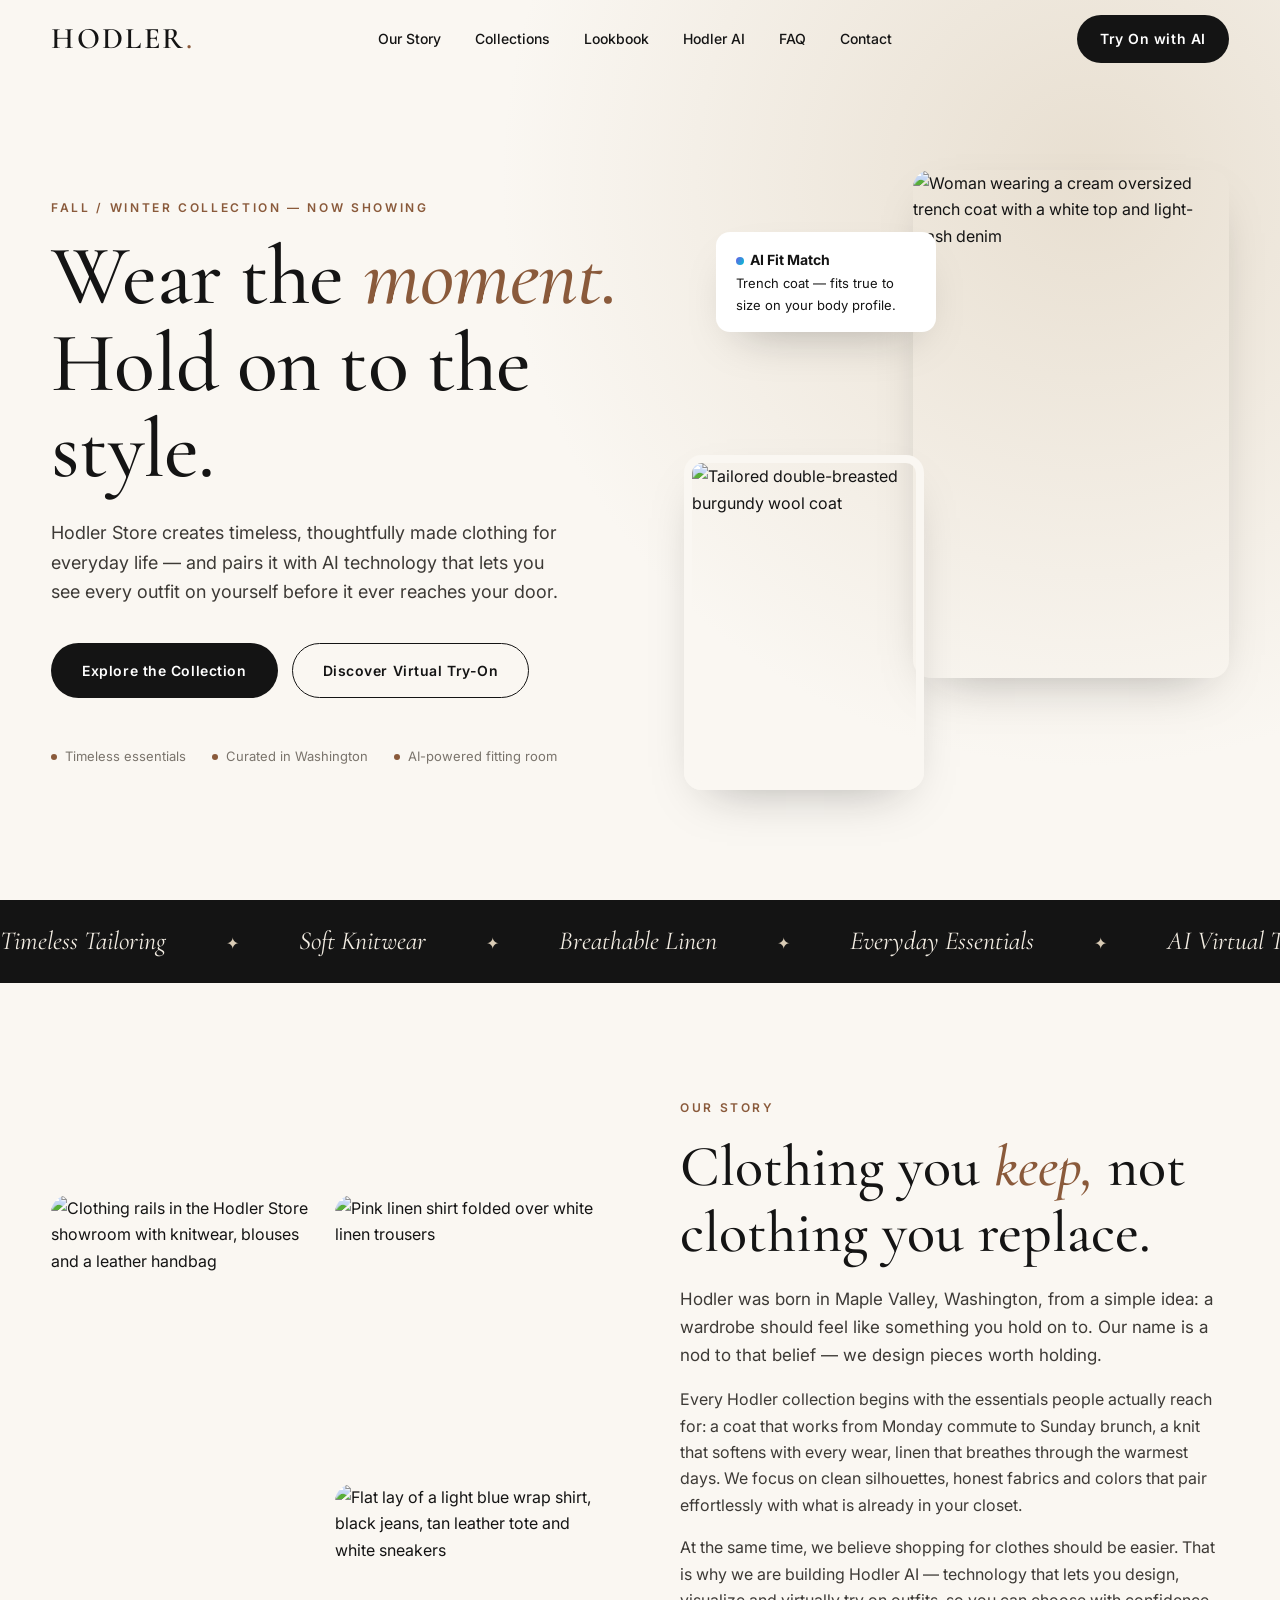
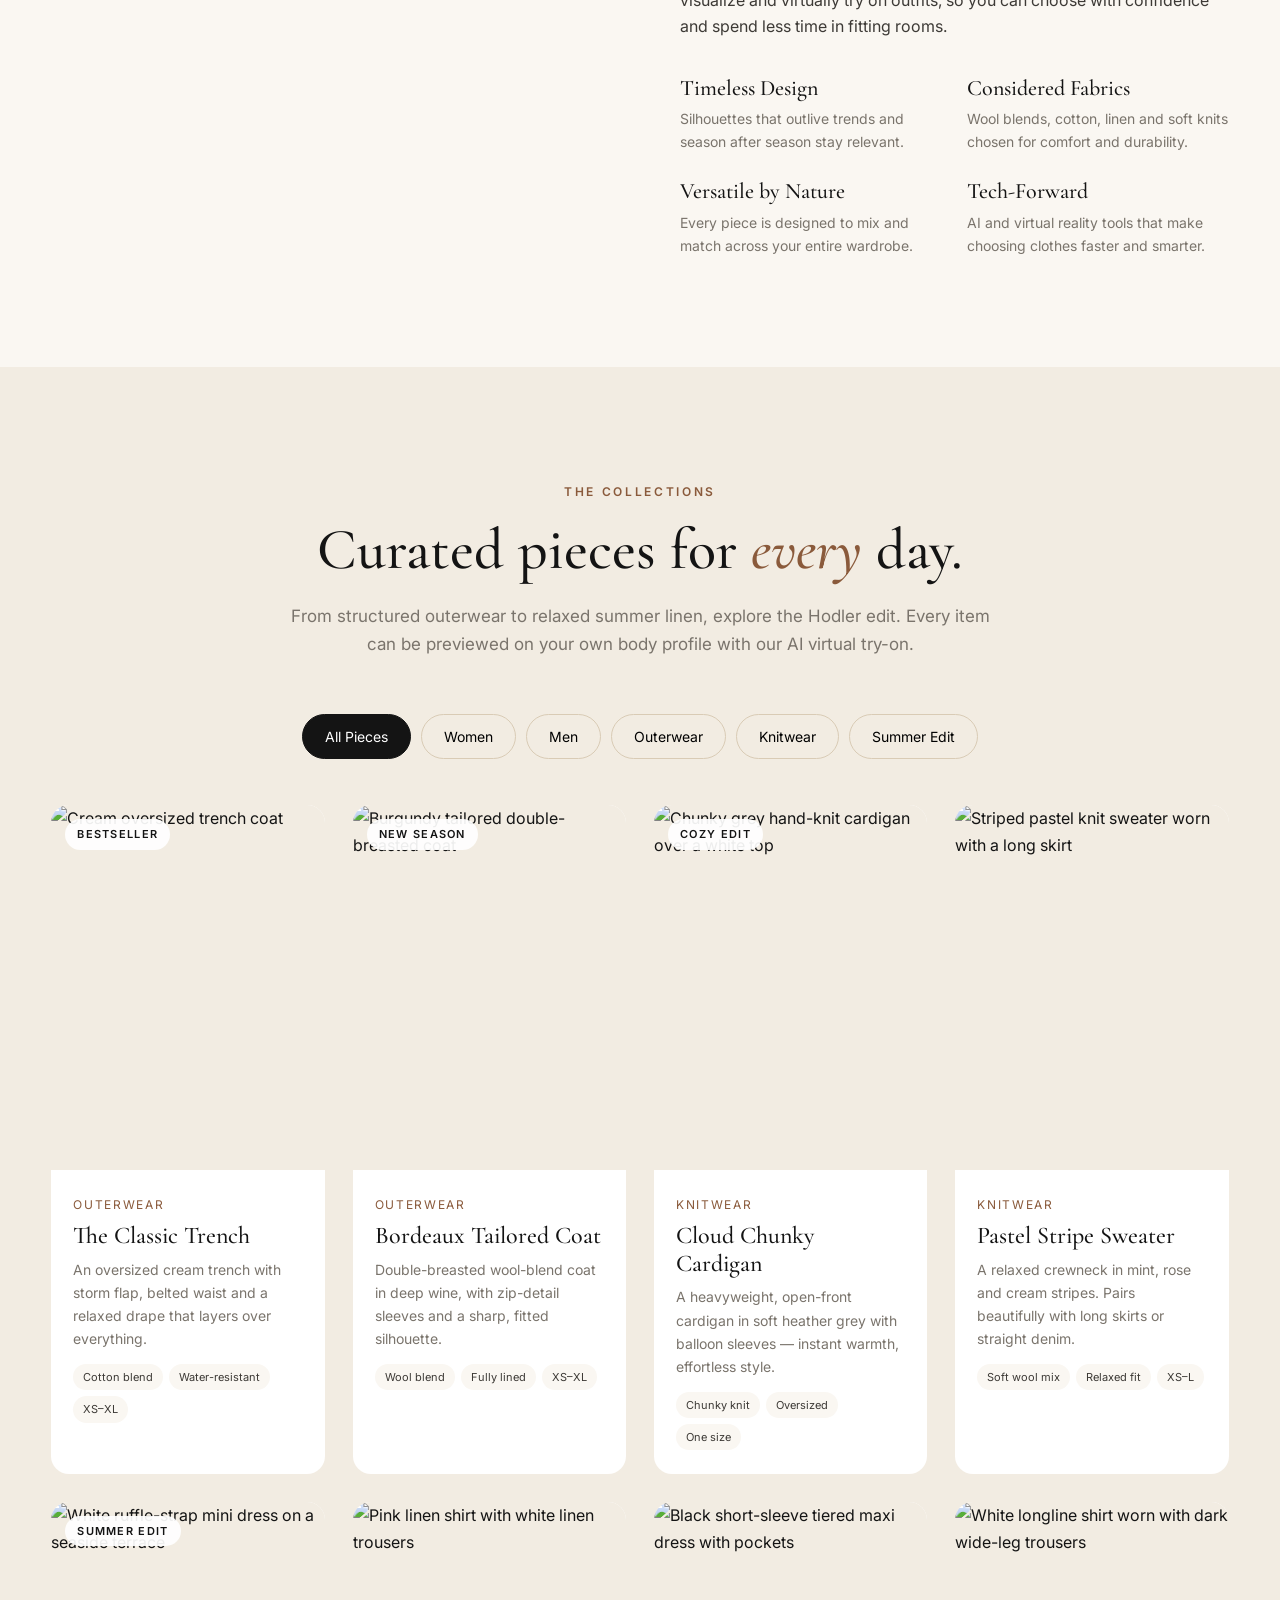
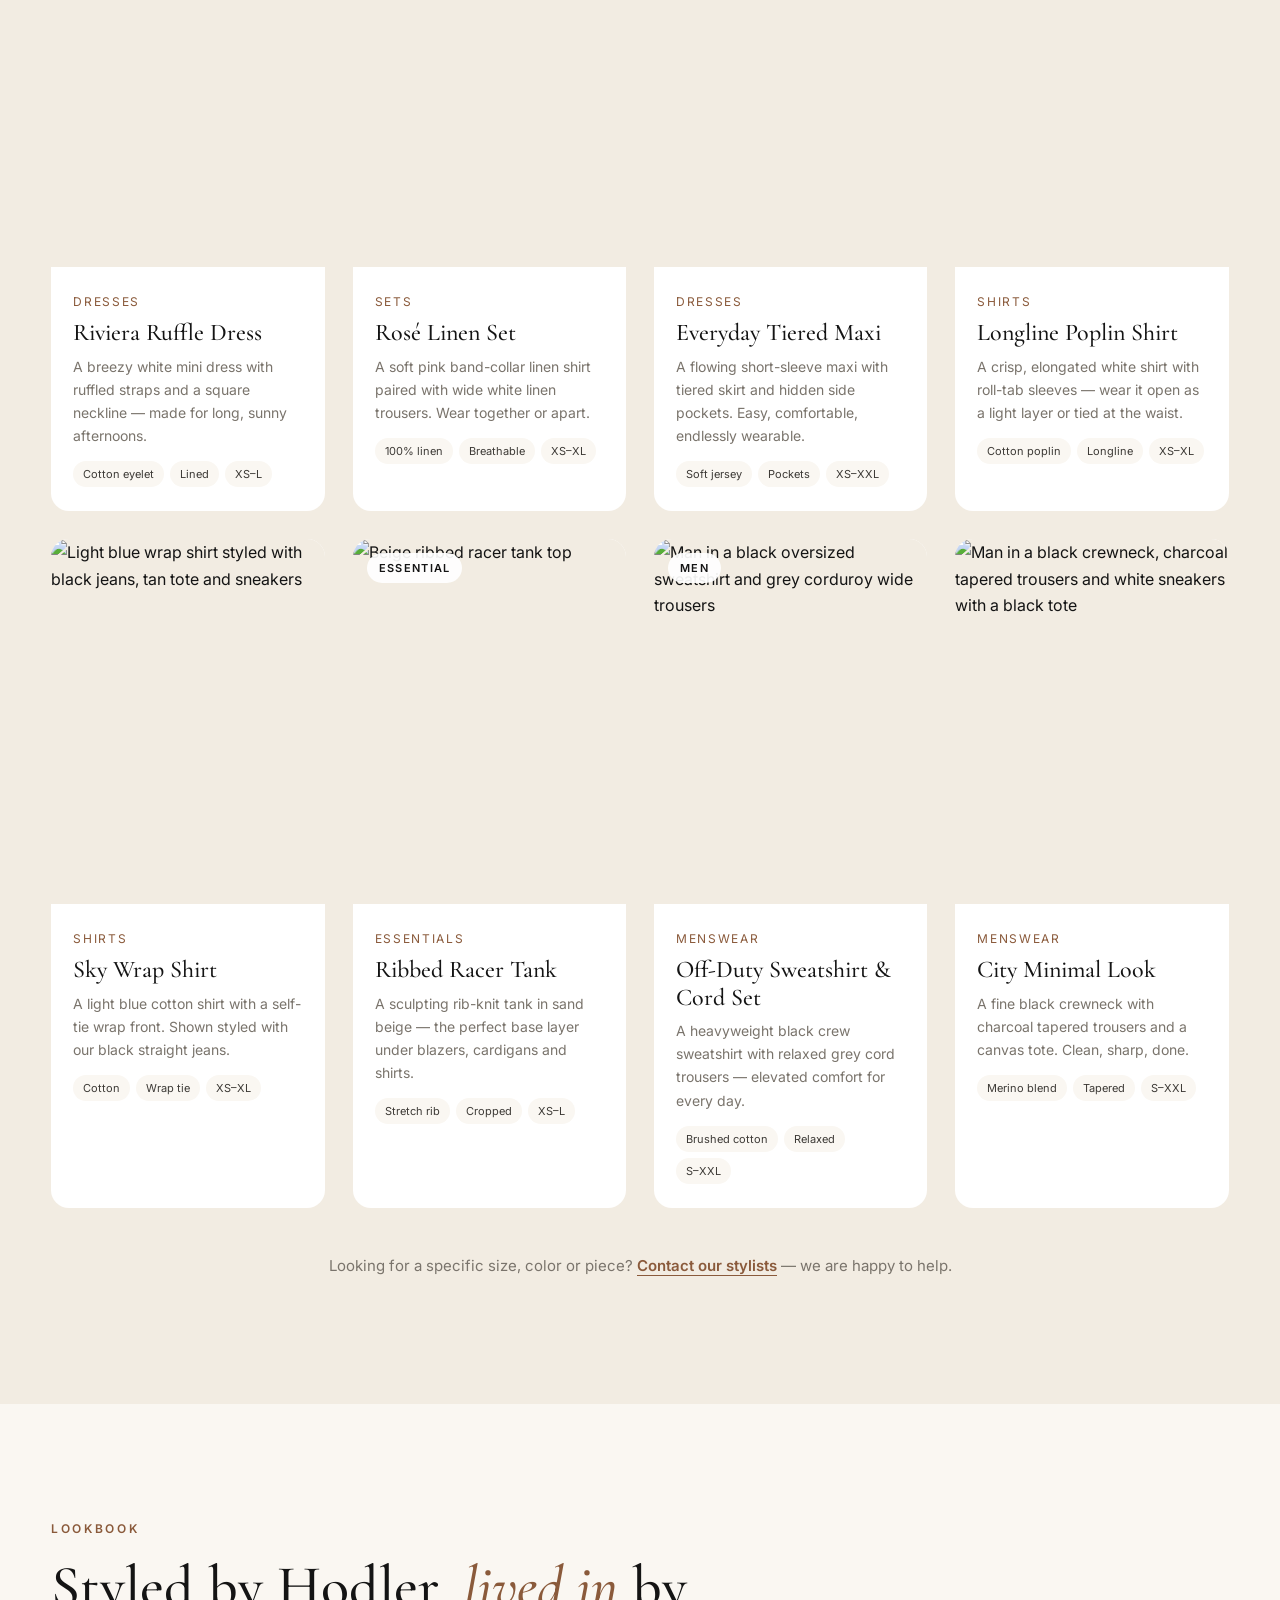
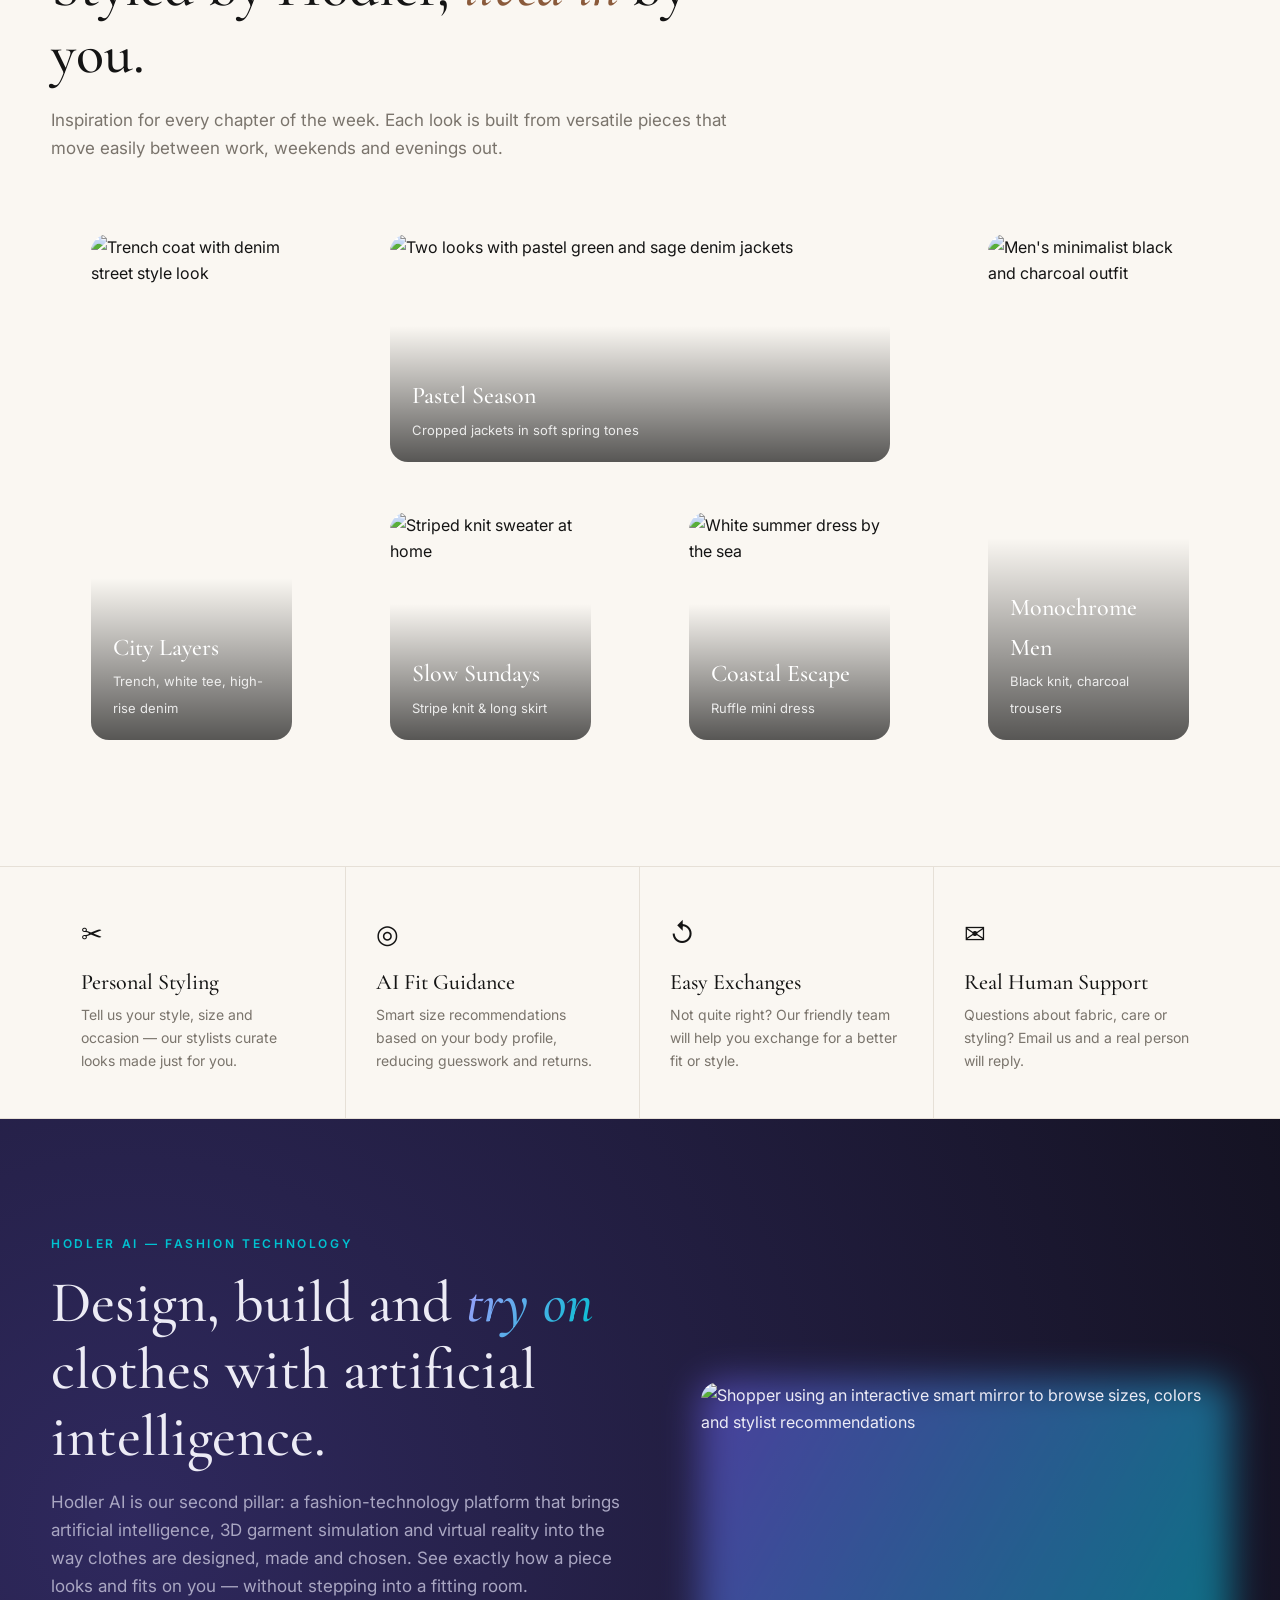
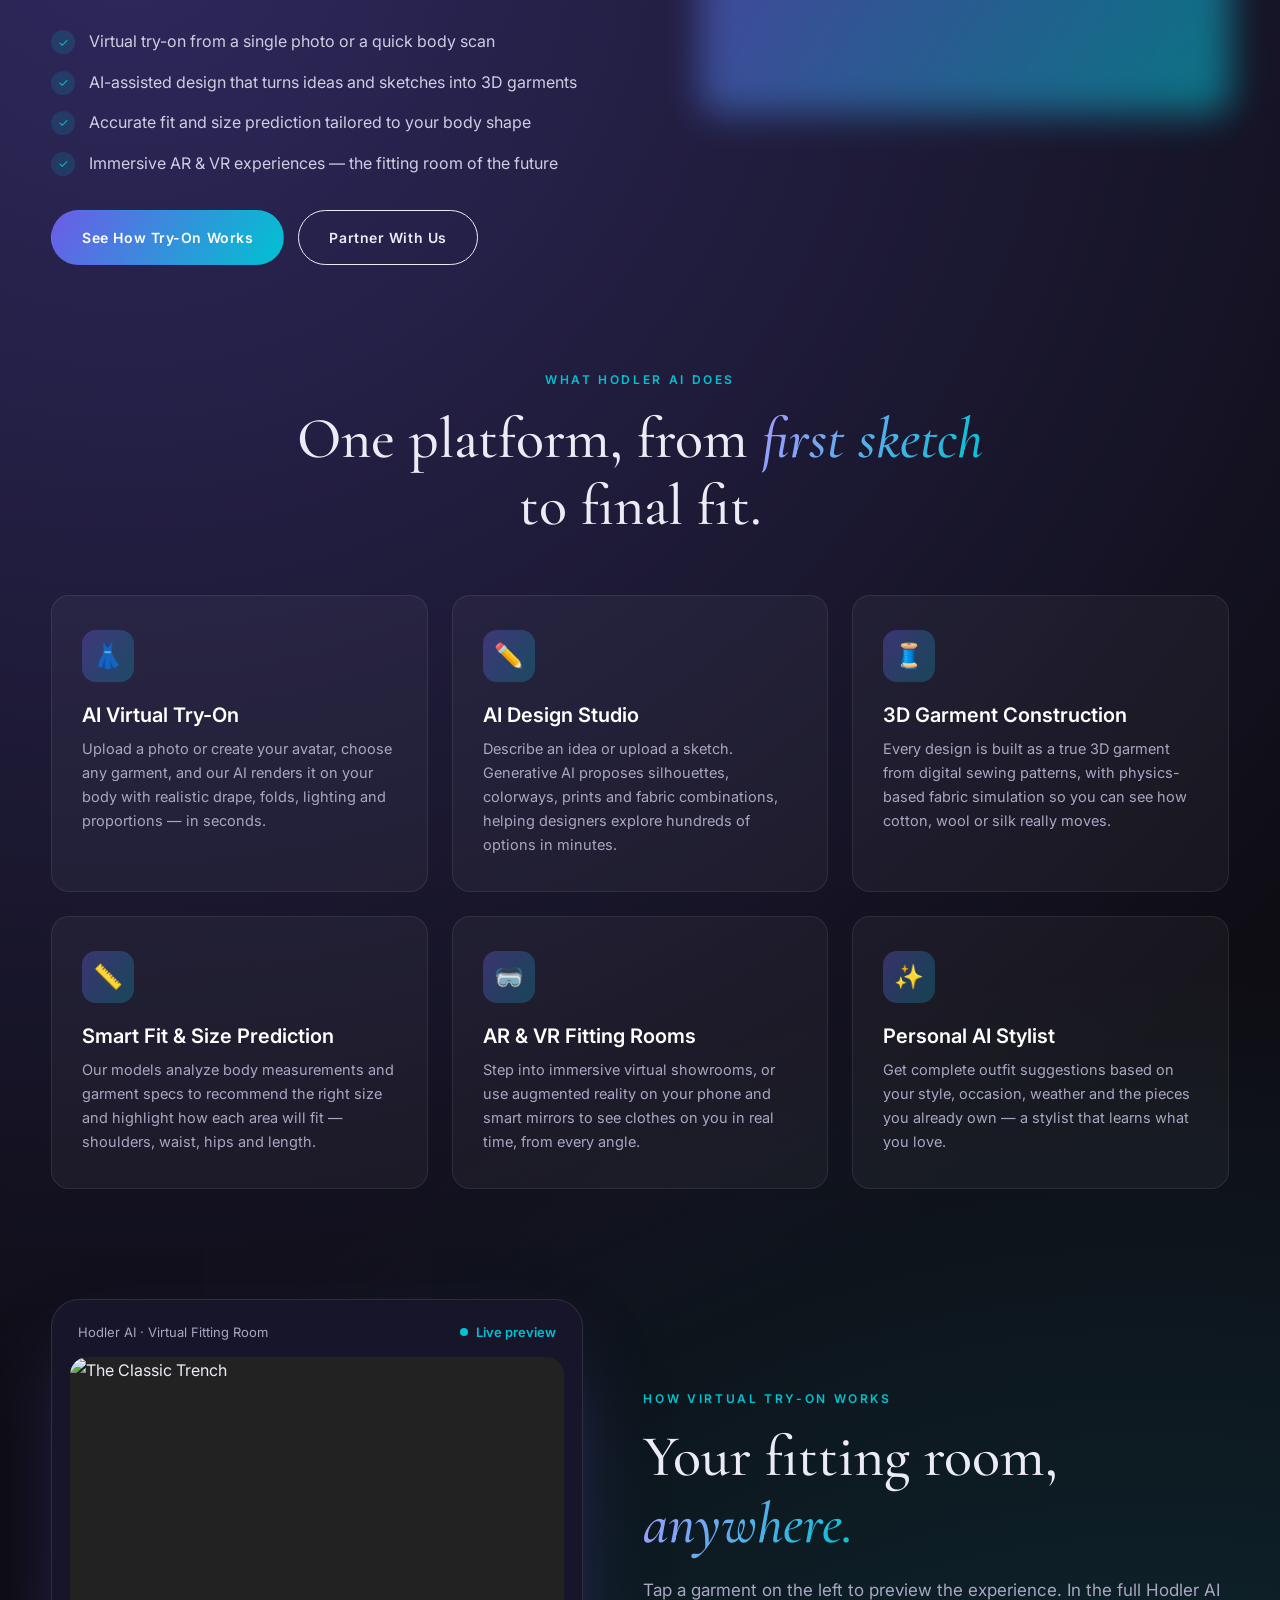
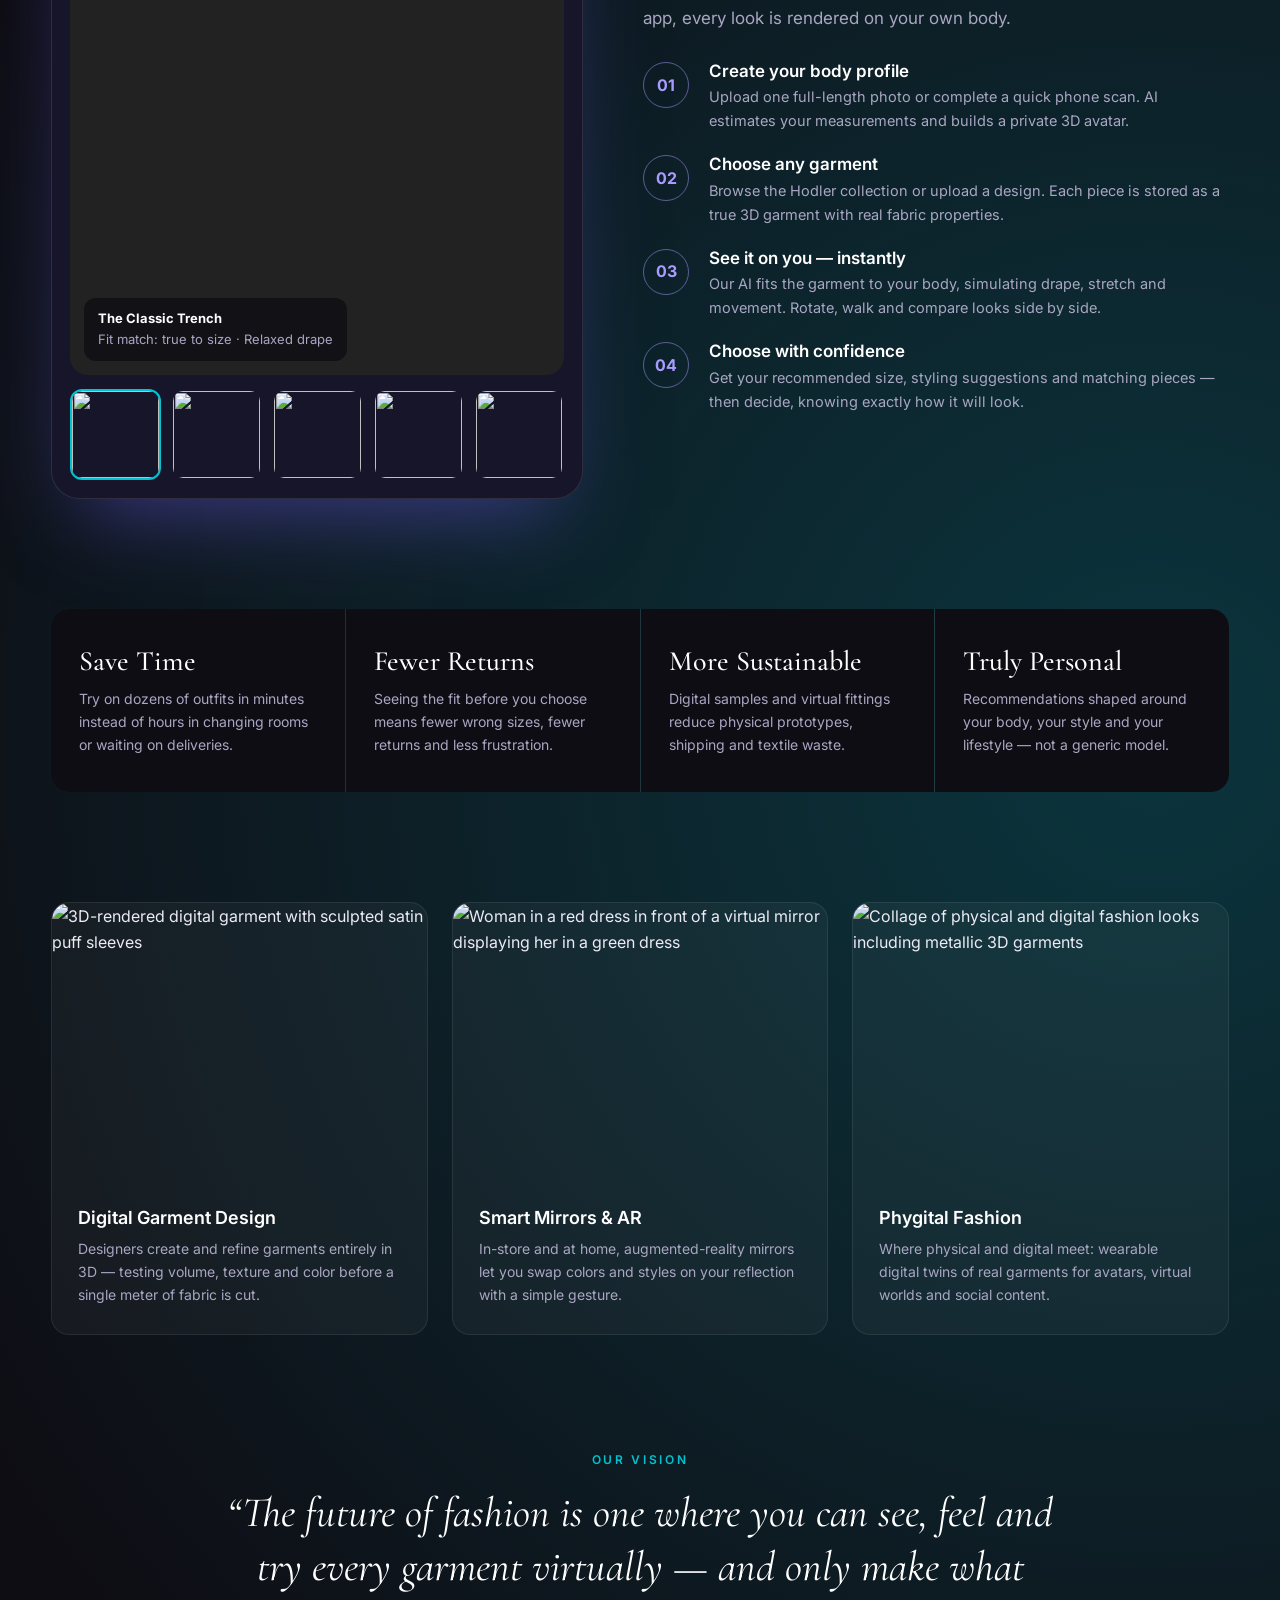
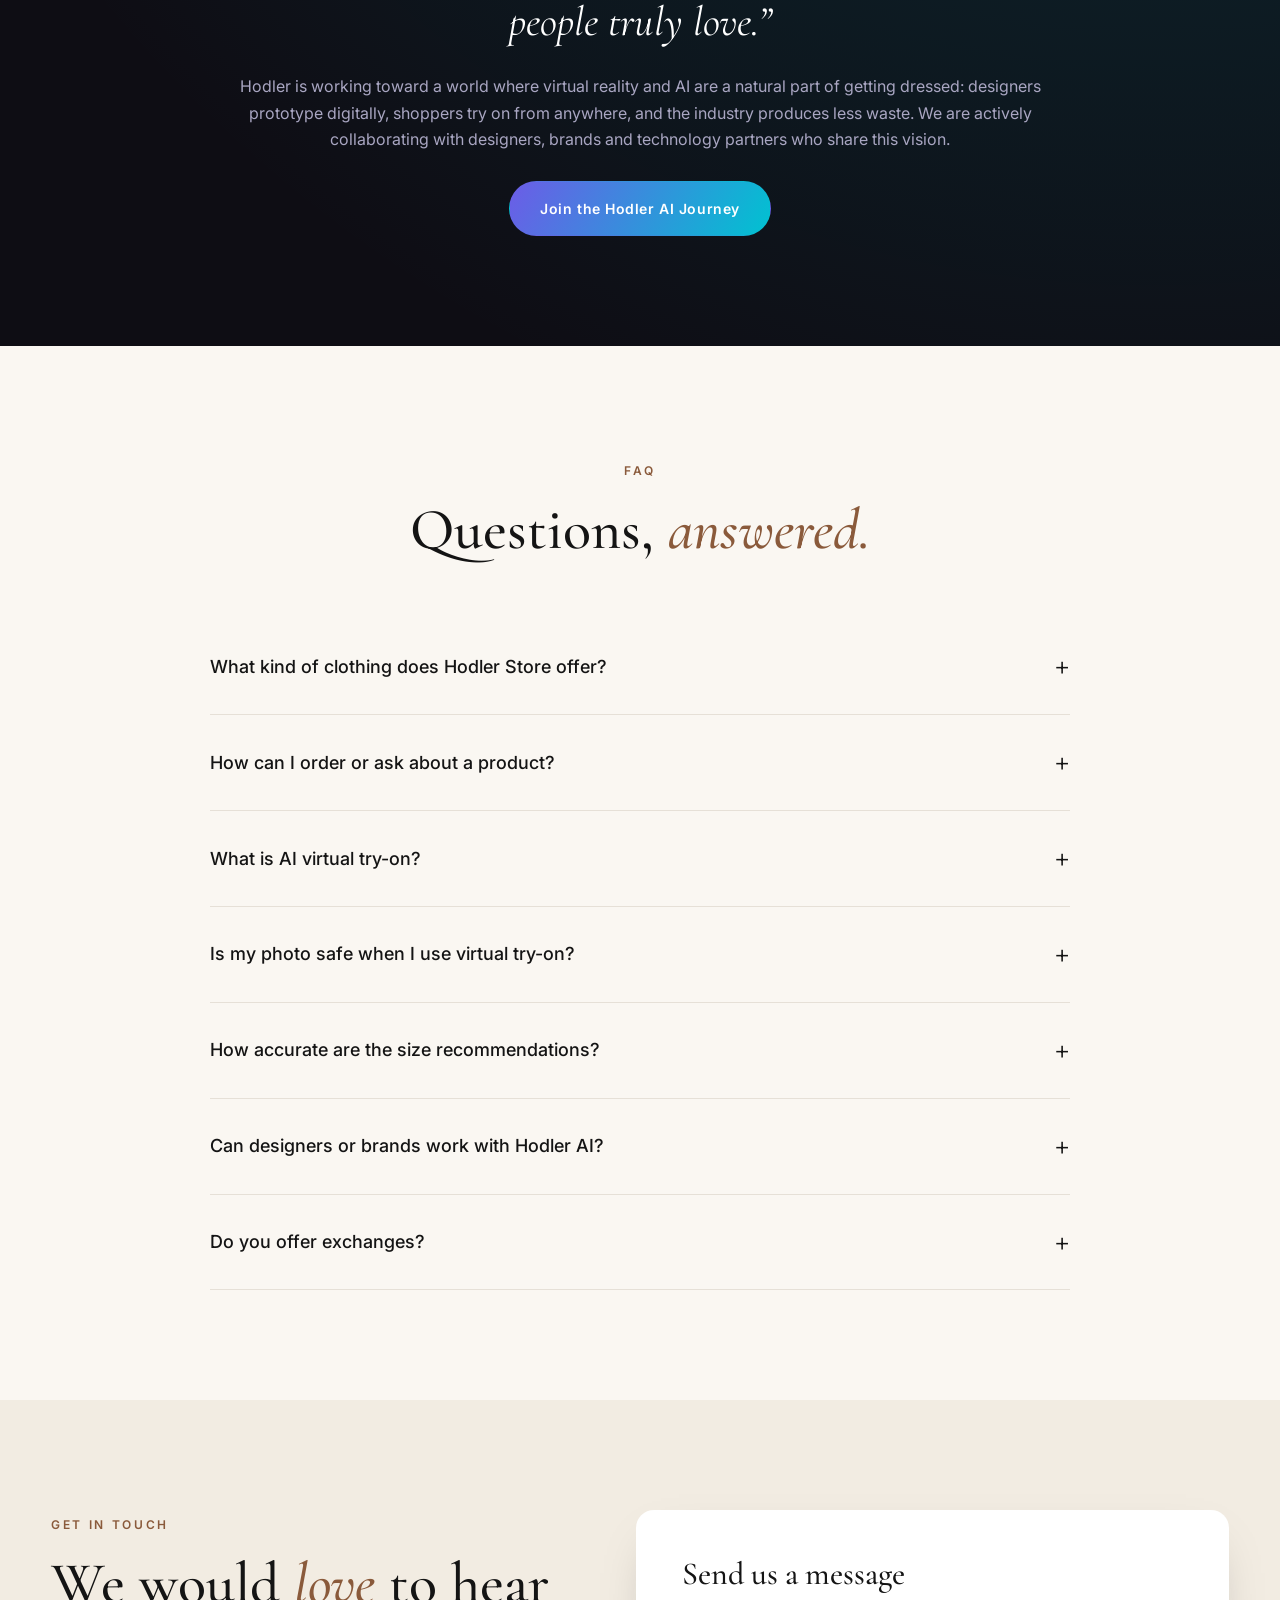
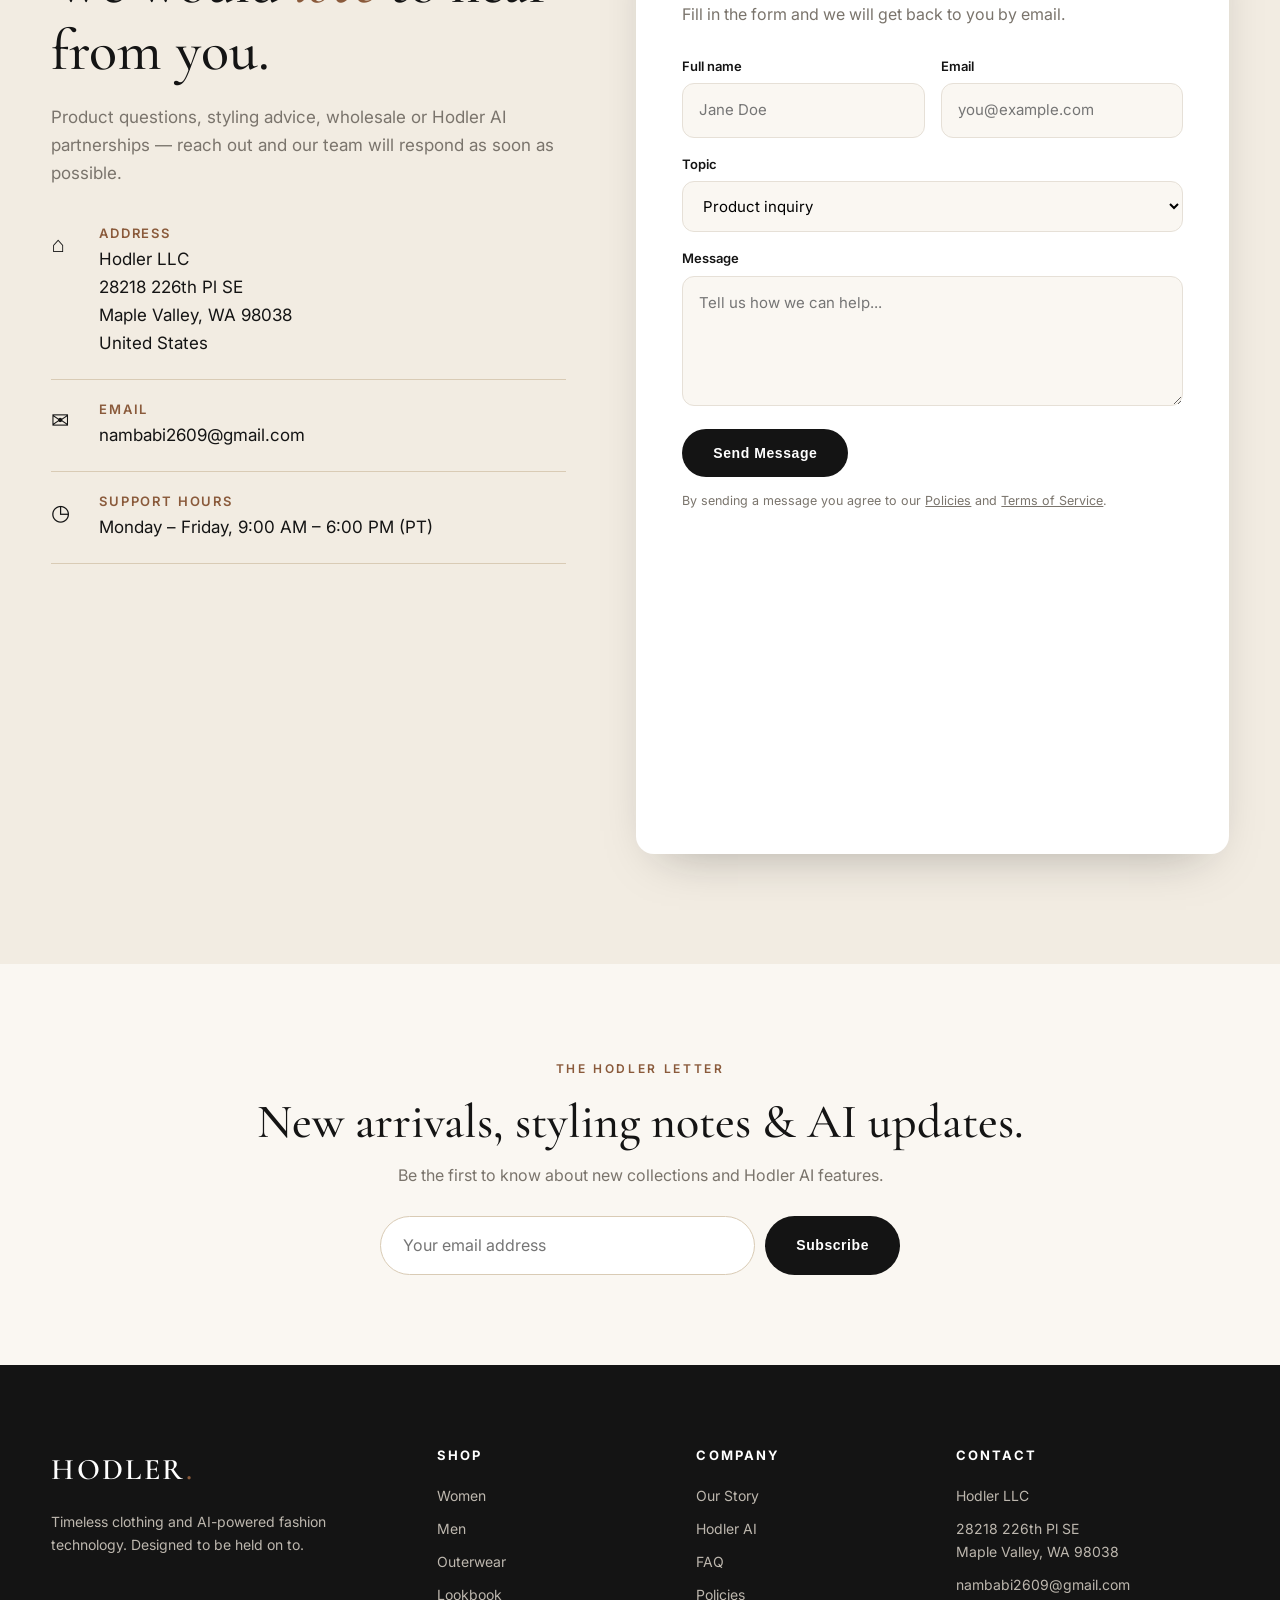
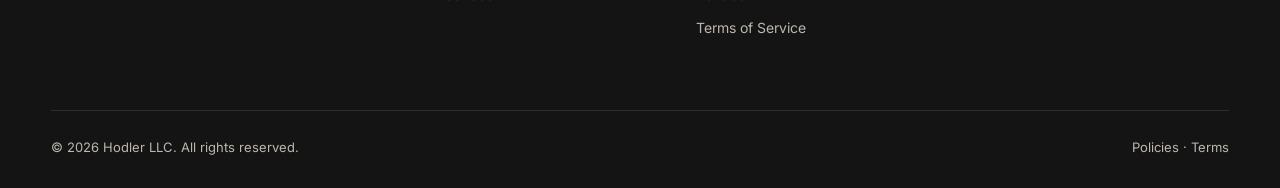
==== index.html @ a30520a3 "Add Hodler Store landing page with collections and Hodler AI section Co-Authored-By: Claude Opus 5.5" ====
<!DOCTYPE html>
<html lang="en">
<head>
  <meta charset="UTF-8">
  <meta name="viewport" content="width=device-width, initial-scale=1.0">
  <title>Hodler Store — Modern Fashion &amp; AI Virtual Try-On | Maple Valley, WA</title>
  <meta name="description" content="Hodler Store is a modern fashion label from Maple Valley, Washington. Discover timeless clothing for women and men, and try every piece on virtually with our AI-powered fitting room.">
  <meta property="og:title" content="Hodler Store — Modern Fashion &amp; AI Virtual Try-On">
  <meta property="og:description" content="Timeless wardrobe essentials, curated collections and AI virtual try-on technology.">
  <meta property="og:image" content="https://i.pinimg.com/1200x/f8/c0/f8/f8c0f843f3efac01e7b2ee886926e75e.jpg">
  <meta property="og:type" content="website">
  <link rel="preconnect" href="https://fonts.googleapis.com">
  <link rel="preconnect" href="https://fonts.gstatic.com" crossorigin>
  <link href="https://fonts.googleapis.com/css2?family=Cormorant+Garamond:ital,wght@0,400;0,500;0,600;1,400;1,500&family=Inter:wght@300;400;500;600;700&display=swap" rel="stylesheet">
  <link rel="stylesheet" href="assets/css/style.css">
  <script type="application/ld+json">
  {
    "@context": "https://schema.org",
    "@type": "ClothingStore",
    "name": "Hodler Store",
    "legalName": "Hodler LLC",
    "email": "nambabi2609@gmail.com",
    "address": {
      "@type": "PostalAddress",
      "streetAddress": "28218 226th Pl SE",
      "addressLocality": "Maple Valley",
      "addressRegion": "WA",
      "postalCode": "98038",
      "addressCountry": "US"
    }
  }
  </script>
</head>
<body>

  <!-- ============================ HEADER ============================ -->
  <header class="site-header">
    <div class="container nav">
      <a href="#top" class="logo">HODLER<span>.</span></a>
      <nav>
        <ul class="nav-links">
          <li><a href="#about">Our Story</a></li>
          <li><a href="#collections">Collections</a></li>
          <li><a href="#lookbook">Lookbook</a></li>
          <li><a href="#ai">Hodler AI</a></li>
          <li><a href="#faq">FAQ</a></li>
          <li><a href="#contact">Contact</a></li>
        </ul>
      </nav>
      <a href="#ai" class="btn btn-dark nav-cta">Try On with AI</a>
      <button class="nav-toggle" aria-label="Open menu" aria-expanded="false">
        <span></span><span></span><span></span>
      </button>
    </div>
  </header>

  <main id="top">

    <!-- ============================ HERO ============================ -->
    <section class="hero">
      <div class="container hero-grid">
        <div class="reveal">
          <span class="eyebrow">Fall / Winter Collection — Now Showing</span>
          <h1>Wear the <em>moment.</em><br>Hold on to the style.</h1>
          <p class="lead">
            Hodler Store creates timeless, thoughtfully made clothing for everyday life — and pairs it
            with AI technology that lets you see every outfit on yourself before it ever reaches your door.
          </p>
          <div class="hero-actions">
            <a href="#collections" class="btn btn-dark">Explore the Collection</a>
            <a href="#ai" class="btn btn-outline">Discover Virtual Try-On</a>
          </div>
          <ul class="hero-tags">
            <li>Timeless essentials</li>
            <li>Curated in Washington</li>
            <li>AI-powered fitting room</li>
          </ul>
        </div>

        <div class="hero-visual reveal">
          <div class="hero-badge">
            <strong><span class="dot"></span>AI Fit Match</strong>
            Trench coat — fits true to size on your body profile.
          </div>
          <figure class="hv-1">
            <img src="https://i.pinimg.com/1200x/f8/c0/f8/f8c0f843f3efac01e7b2ee886926e75e.jpg" alt="Woman wearing a cream oversized trench coat with a white top and light-wash denim">
          </figure>
          <figure class="hv-2">
            <img src="https://i.pinimg.com/1200x/c2/e0/85/c2e0854eb70364539297f885c92f0969.jpg" alt="Tailored double-breasted burgundy wool coat">
          </figure>
        </div>
      </div>
    </section>

    <!-- ============================ MARQUEE ============================ -->
    <div class="marquee" aria-hidden="true">
      <div class="marquee-track">
        <span>Timeless Tailoring</span><span>Soft Knitwear</span><span>Breathable Linen</span><span>Everyday Essentials</span><span>AI Virtual Try-On</span><span>Designed to Last</span>
        <span>Timeless Tailoring</span><span>Soft Knitwear</span><span>Breathable Linen</span><span>Everyday Essentials</span><span>AI Virtual Try-On</span><span>Designed to Last</span>
      </div>
    </div>

    <!-- ============================ ABOUT ============================ -->
    <section class="section" id="about">
      <div class="container about-grid">
        <div class="about-images reveal">
          <img class="tall" src="https://i.pinimg.com/1200x/1a/da/93/1ada93a9b6fac39fb0068e59810cdc4f.jpg" alt="Clothing rails in the Hodler Store showroom with knitwear, blouses and a leather handbag">
          <img class="short" src="https://i.pinimg.com/1200x/50/35/20/5035201827db4f63a3828026b5499397.jpg" alt="Pink linen shirt folded over white linen trousers">
          <img class="short" src="https://i.pinimg.com/1200x/c9/ec/e4/c9ece41e599cc5b944cf41c76643a07c.jpg" alt="Flat lay of a light blue wrap shirt, black jeans, tan leather tote and white sneakers">
        </div>
        <div class="about-text reveal">
          <span class="eyebrow">Our Story</span>
          <h2 class="section-title">Clothing you <em>keep,</em> not clothing you replace.</h2>
          <p class="section-lead">
            Hodler was born in Maple Valley, Washington, from a simple idea: a wardrobe should feel like
            something you hold on to. Our name is a nod to that belief — we design pieces worth holding.
          </p>
          <p>
            Every Hodler collection begins with the essentials people actually reach for: a coat that
            works from Monday commute to Sunday brunch, a knit that softens with every wear, linen that
            breathes through the warmest days. We focus on clean silhouettes, honest fabrics and colors
            that pair effortlessly with what is already in your closet.
          </p>
          <p>
            At the same time, we believe shopping for clothes should be easier. That is why we are
            building Hodler AI — technology that lets you design, visualize and virtually try on outfits,
            so you can choose with confidence and spend less time in fitting rooms.
          </p>
          <div class="values">
            <div class="value">
              <h4>Timeless Design</h4>
              <p>Silhouettes that outlive trends and season after season stay relevant.</p>
            </div>
            <div class="value">
              <h4>Considered Fabrics</h4>
              <p>Wool blends, cotton, linen and soft knits chosen for comfort and durability.</p>
            </div>
            <div class="value">
              <h4>Versatile by Nature</h4>
              <p>Every piece is designed to mix and match across your entire wardrobe.</p>
            </div>
            <div class="value">
              <h4>Tech-Forward</h4>
              <p>AI and virtual reality tools that make choosing clothes faster and smarter.</p>
            </div>
          </div>
        </div>
      </div>
    </section>

    <!-- ============================ COLLECTIONS ============================ -->
    <section class="section collections" id="collections">
      <div class="container">
        <div class="section-head center reveal">
          <span class="eyebrow">The Collections</span>
          <h2 class="section-title">Curated pieces for <em>every</em> day.</h2>
          <p class="section-lead">
            From structured outerwear to relaxed summer linen, explore the Hodler edit. Every item can be
            previewed on your own body profile with our AI virtual try-on.
          </p>
        </div>

        <div class="filter-bar reveal" role="tablist">
          <button class="active" data-filter="all">All Pieces</button>
          <button data-filter="women">Women</button>
          <button data-filter="men">Men</button>
          <button data-filter="outerwear">Outerwear</button>
          <button data-filter="knitwear">Knitwear</button>
          <button data-filter="summer">Summer Edit</button>
        </div>

        <div class="product-grid">

          <article class="product reveal" data-cat="women outerwear">
            <div class="product-media">
              <img src="https://i.pinimg.com/736x/f8/c0/f8/f8c0f843f3efac01e7b2ee886926e75e.jpg" alt="Cream oversized trench coat" loading="lazy">
              <span class="product-tag">Bestseller</span>
              <a href="#ai" class="product-try">Try on with AI</a>
            </div>
            <div class="product-body">
              <span class="cat">Outerwear</span>
              <h3>The Classic Trench</h3>
              <p>An oversized cream trench with storm flap, belted waist and a relaxed drape that layers over everything.</p>
              <div class="product-meta"><span>Cotton blend</span><span>Water-resistant</span><span>XS–XL</span></div>
            </div>
          </article>

          <article class="product reveal" data-cat="women outerwear">
            <div class="product-media">
              <img src="https://i.pinimg.com/736x/c2/e0/85/c2e0854eb70364539297f885c92f0969.jpg" alt="Burgundy tailored double-breasted coat" loading="lazy">
              <span class="product-tag">New Season</span>
              <a href="#ai" class="product-try">Try on with AI</a>
            </div>
            <div class="product-body">
              <span class="cat">Outerwear</span>
              <h3>Bordeaux Tailored Coat</h3>
              <p>Double-breasted wool-blend coat in deep wine, with zip-detail sleeves and a sharp, fitted silhouette.</p>
              <div class="product-meta"><span>Wool blend</span><span>Fully lined</span><span>XS–XL</span></div>
            </div>
          </article>

          <article class="product reveal" data-cat="women knitwear">
            <div class="product-media">
              <img src="https://i.pinimg.com/736x/eb/24/21/eb2421af8146839d253135f153f71341.jpg" alt="Chunky grey hand-knit cardigan over a white top" loading="lazy">
              <span class="product-tag">Cozy Edit</span>
              <a href="#ai" class="product-try">Try on with AI</a>
            </div>
            <div class="product-body">
              <span class="cat">Knitwear</span>
              <h3>Cloud Chunky Cardigan</h3>
              <p>A heavyweight, open-front cardigan in soft heather grey with balloon sleeves — instant warmth, effortless style.</p>
              <div class="product-meta"><span>Chunky knit</span><span>Oversized</span><span>One size</span></div>
            </div>
          </article>

          <article class="product reveal" data-cat="women knitwear">
            <div class="product-media">
              <img src="https://i.pinimg.com/736x/8c/ba/b8/8cbab81d0588122ebe32352597271df8.jpg" alt="Striped pastel knit sweater worn with a long skirt" loading="lazy">
              <a href="#ai" class="product-try">Try on with AI</a>
            </div>
            <div class="product-body">
              <span class="cat">Knitwear</span>
              <h3>Pastel Stripe Sweater</h3>
              <p>A relaxed crewneck in mint, rose and cream stripes. Pairs beautifully with long skirts or straight denim.</p>
              <div class="product-meta"><span>Soft wool mix</span><span>Relaxed fit</span><span>XS–L</span></div>
            </div>
          </article>

          <article class="product reveal" data-cat="women summer">
            <div class="product-media">
              <img src="https://i.pinimg.com/736x/ed/58/20/ed5820726221b22811485e3aa64fefbc.jpg" alt="White ruffle-strap mini dress on a seaside terrace" loading="lazy">
              <span class="product-tag">Summer Edit</span>
              <a href="#ai" class="product-try">Try on with AI</a>
            </div>
            <div class="product-body">
              <span class="cat">Dresses</span>
              <h3>Riviera Ruffle Dress</h3>
              <p>A breezy white mini dress with ruffled straps and a square neckline — made for long, sunny afternoons.</p>
              <div class="product-meta"><span>Cotton eyelet</span><span>Lined</span><span>XS–L</span></div>
            </div>
          </article>

          <article class="product reveal" data-cat="women summer">
            <div class="product-media">
              <img src="https://i.pinimg.com/736x/50/35/20/5035201827db4f63a3828026b5499397.jpg" alt="Pink linen shirt with white linen trousers" loading="lazy">
              <a href="#ai" class="product-try">Try on with AI</a>
            </div>
            <div class="product-body">
              <span class="cat">Sets</span>
              <h3>Rosé Linen Set</h3>
              <p>A soft pink band-collar linen shirt paired with wide white linen trousers. Wear together or apart.</p>
              <div class="product-meta"><span>100% linen</span><span>Breathable</span><span>XS–XL</span></div>
            </div>
          </article>

          <article class="product reveal" data-cat="women summer">
            <div class="product-media">
              <img src="https://i.pinimg.com/736x/10/94/55/109455d57b98890f3eb9848885526710.jpg" alt="Black short-sleeve tiered maxi dress with pockets" loading="lazy">
              <a href="#ai" class="product-try">Try on with AI</a>
            </div>
            <div class="product-body">
              <span class="cat">Dresses</span>
              <h3>Everyday Tiered Maxi</h3>
              <p>A flowing short-sleeve maxi with tiered skirt and hidden side pockets. Easy, comfortable, endlessly wearable.</p>
              <div class="product-meta"><span>Soft jersey</span><span>Pockets</span><span>XS–XXL</span></div>
            </div>
          </article>

          <article class="product reveal" data-cat="women">
            <div class="product-media">
              <img src="https://i.pinimg.com/736x/95/b8/0f/95b80f5c5a30bf63431c846c4fbe7fc5.jpg" alt="White longline shirt worn with dark wide-leg trousers" loading="lazy">
              <a href="#ai" class="product-try">Try on with AI</a>
            </div>
            <div class="product-body">
              <span class="cat">Shirts</span>
              <h3>Longline Poplin Shirt</h3>
              <p>A crisp, elongated white shirt with roll-tab sleeves — wear it open as a light layer or tied at the waist.</p>
              <div class="product-meta"><span>Cotton poplin</span><span>Longline</span><span>XS–XL</span></div>
            </div>
          </article>

          <article class="product reveal" data-cat="women">
            <div class="product-media">
              <img src="https://i.pinimg.com/736x/c9/ec/e4/c9ece41e599cc5b944cf41c76643a07c.jpg" alt="Light blue wrap shirt styled with black jeans, tan tote and sneakers" loading="lazy">
              <a href="#ai" class="product-try">Try on with AI</a>
            </div>
            <div class="product-body">
              <span class="cat">Shirts</span>
              <h3>Sky Wrap Shirt</h3>
              <p>A light blue cotton shirt with a self-tie wrap front. Shown styled with our black straight jeans.</p>
              <div class="product-meta"><span>Cotton</span><span>Wrap tie</span><span>XS–XL</span></div>
            </div>
          </article>

          <article class="product reveal" data-cat="women summer">
            <div class="product-media">
              <img src="https://i.pinimg.com/736x/08/04/c6/0804c667776472420cc81b2edf4e21e2.jpg" alt="Beige ribbed racer tank top" loading="lazy">
              <span class="product-tag">Essential</span>
              <a href="#ai" class="product-try">Try on with AI</a>
            </div>
            <div class="product-body">
              <span class="cat">Essentials</span>
              <h3>Ribbed Racer Tank</h3>
              <p>A sculpting rib-knit tank in sand beige — the perfect base layer under blazers, cardigans and shirts.</p>
              <div class="product-meta"><span>Stretch rib</span><span>Cropped</span><span>XS–L</span></div>
            </div>
          </article>

          <article class="product reveal" data-cat="men">
            <div class="product-media">
              <img src="https://i.pinimg.com/736x/f9/ff/b9/f9ffb9da4083921739a4ca999512c102.jpg" alt="Man in a black oversized sweatshirt and grey corduroy wide trousers" loading="lazy">
              <span class="product-tag">Men</span>
              <a href="#ai" class="product-try">Try on with AI</a>
            </div>
            <div class="product-body">
              <span class="cat">Menswear</span>
              <h3>Off-Duty Sweatshirt &amp; Cord Set</h3>
              <p>A heavyweight black crew sweatshirt with relaxed grey cord trousers — elevated comfort for every day.</p>
              <div class="product-meta"><span>Brushed cotton</span><span>Relaxed</span><span>S–XXL</span></div>
            </div>
          </article>

          <article class="product reveal" data-cat="men">
            <div class="product-media">
              <img src="https://i.pinimg.com/736x/10/54/fe/1054febd6fa8f88a0c1077b87fd0acf3.jpg" alt="Man in a black crewneck, charcoal tapered trousers and white sneakers with a black tote" loading="lazy">
              <a href="#ai" class="product-try">Try on with AI</a>
            </div>
            <div class="product-body">
              <span class="cat">Menswear</span>
              <h3>City Minimal Look</h3>
              <p>A fine black crewneck with charcoal tapered trousers and a canvas tote. Clean, sharp, done.</p>
              <div class="product-meta"><span>Merino blend</span><span>Tapered</span><span>S–XXL</span></div>
            </div>
          </article>

        </div>

        <p class="collections-note reveal">
          Looking for a specific size, color or piece? <a href="#contact">Contact our stylists</a> — we are happy to help.
        </p>
      </div>
    </section>

    <!-- ============================ LOOKBOOK ============================ -->
    <section class="section" id="lookbook">
      <div class="container">
        <div class="section-head reveal">
          <span class="eyebrow">Lookbook</span>
          <h2 class="section-title">Styled by Hodler, <em>lived in</em> by you.</h2>
          <p class="section-lead">
            Inspiration for every chapter of the week. Each look is built from versatile pieces that move
            easily between work, weekends and evenings out.
          </p>
        </div>

        <div class="lookbook-grid">
          <figure class="look span-2r reveal">
            <img src="https://i.pinimg.com/736x/f8/c0/f8/f8c0f843f3efac01e7b2ee886926e75e.jpg" alt="Trench coat with denim street style look" loading="lazy">
            <figcaption><strong>City Layers</strong><span>Trench, white tee, high-rise denim</span></figcaption>
          </figure>
          <figure class="look span-2c reveal">
            <img src="https://i.pinimg.com/1200x/fd/6a/2a/fd6a2a3c43ccbdde1fa502e31fa3cf6a.jpg" alt="Two looks with pastel green and sage denim jackets" loading="lazy">
            <figcaption><strong>Pastel Season</strong><span>Cropped jackets in soft spring tones</span></figcaption>
          </figure>
          <figure class="look span-2r reveal">
            <img src="https://i.pinimg.com/736x/10/54/fe/1054febd6fa8f88a0c1077b87fd0acf3.jpg" alt="Men's minimalist black and charcoal outfit" loading="lazy">
            <figcaption><strong>Monochrome Men</strong><span>Black knit, charcoal trousers</span></figcaption>
          </figure>
          <figure class="look reveal">
            <img src="https://i.pinimg.com/736x/8c/ba/b8/8cbab81d0588122ebe32352597271df8.jpg" alt="Striped knit sweater at home" loading="lazy">
            <figcaption><strong>Slow Sundays</strong><span>Stripe knit &amp; long skirt</span></figcaption>
          </figure>
          <figure class="look reveal">
            <img src="https://i.pinimg.com/736x/ed/58/20/ed5820726221b22811485e3aa64fefbc.jpg" alt="White summer dress by the sea" loading="lazy">
            <figcaption><strong>Coastal Escape</strong><span>Ruffle mini dress</span></figcaption>
          </figure>
        </div>
      </div>
    </section>

    <!-- ============================ SERVICES ============================ -->
    <section class="services">
      <div class="container services-grid">
        <div class="service reveal">
          <div class="ico">✂︎</div>
          <h4>Personal Styling</h4>
          <p>Tell us your style, size and occasion — our stylists curate looks made just for you.</p>
        </div>
        <div class="service reveal">
          <div class="ico">◎</div>
          <h4>AI Fit Guidance</h4>
          <p>Smart size recommendations based on your body profile, reducing guesswork and returns.</p>
        </div>
        <div class="service reveal">
          <div class="ico">↺</div>
          <h4>Easy Exchanges</h4>
          <p>Not quite right? Our friendly team will help you exchange for a better fit or style.</p>
        </div>
        <div class="service reveal">
          <div class="ico">✉︎</div>
          <h4>Real Human Support</h4>
          <p>Questions about fabric, care or styling? Email us and a real person will reply.</p>
        </div>
      </div>
    </section>

    <!-- ============================ HODLER AI ============================ -->
    <section class="section ai" id="ai">
      <div class="container">

        <div class="ai-intro">
          <div class="reveal">
            <span class="eyebrow">Hodler AI — Fashion Technology</span>
            <h2 class="section-title">Design, build and <em>try on</em> clothes with artificial intelligence.</h2>
            <p class="section-lead">
              Hodler AI is our second pillar: a fashion-technology platform that brings artificial
              intelligence, 3D garment simulation and virtual reality into the way clothes are designed,
              made and chosen. See exactly how a piece looks and fits on you — without stepping into a
              fitting room.
            </p>
            <ul class="ai-points">
              <li>Virtual try-on from a single photo or a quick body scan</li>
              <li>AI-assisted design that turns ideas and sketches into 3D garments</li>
              <li>Accurate fit and size prediction tailored to your body shape</li>
              <li>Immersive AR &amp; VR experiences — the fitting room of the future</li>
            </ul>
            <div class="hero-actions" style="margin-top:34px">
              <a href="#tryon" class="btn btn-ai">See How Try-On Works</a>
              <a href="#contact" class="btn btn-outline">Partner With Us</a>
            </div>
          </div>
          <div class="ai-intro-media reveal">
            <div class="glow"></div>
            <img src="https://i.pinimg.com/736x/cb/a4/ba/cba4ba9a387ad8efd51dec015260da64.jpg" alt="Shopper using an interactive smart mirror to browse sizes, colors and stylist recommendations" loading="lazy">
          </div>
        </div>

        <!-- Features -->
        <div class="section-head center reveal">
          <span class="eyebrow">What Hodler AI Does</span>
          <h2 class="section-title">One platform, from <em>first sketch</em> to final fit.</h2>
        </div>

        <div class="feature-grid">
          <div class="feature reveal">
            <div class="ico">👗</div>
            <h3>AI Virtual Try-On</h3>
            <p>Upload a photo or create your avatar, choose any garment, and our AI renders it on your body with realistic drape, folds, lighting and proportions — in seconds.</p>
          </div>
          <div class="feature reveal">
            <div class="ico">✏️</div>
            <h3>AI Design Studio</h3>
            <p>Describe an idea or upload a sketch. Generative AI proposes silhouettes, colorways, prints and fabric combinations, helping designers explore hundreds of options in minutes.</p>
          </div>
          <div class="feature reveal">
            <div class="ico">🧵</div>
            <h3>3D Garment Construction</h3>
            <p>Every design is built as a true 3D garment from digital sewing patterns, with physics-based fabric simulation so you can see how cotton, wool or silk really moves.</p>
          </div>
          <div class="feature reveal">
            <div class="ico">📏</div>
            <h3>Smart Fit &amp; Size Prediction</h3>
            <p>Our models analyze body measurements and garment specs to recommend the right size and highlight how each area will fit — shoulders, waist, hips and length.</p>
          </div>
          <div class="feature reveal">
            <div class="ico">🥽</div>
            <h3>AR &amp; VR Fitting Rooms</h3>
            <p>Step into immersive virtual showrooms, or use augmented reality on your phone and smart mirrors to see clothes on you in real time, from every angle.</p>
          </div>
          <div class="feature reveal">
            <div class="ico">✨</div>
            <h3>Personal AI Stylist</h3>
            <p>Get complete outfit suggestions based on your style, occasion, weather and the pieces you already own — a stylist that learns what you love.</p>
          </div>
        </div>

        <!-- Try-on demo -->
        <div class="tryon" id="tryon">
          <div class="tryon-device reveal">
            <div class="tryon-top">
              <span>Hodler AI · Virtual Fitting Room</span>
              <span class="live">Live preview</span>
            </div>
            <div class="tryon-stage">
              <img src="https://i.pinimg.com/736x/f8/c0/f8/f8c0f843f3efac01e7b2ee886926e75e.jpg" alt="The Classic Trench">
              <div class="tryon-scan"></div>
              <div class="tryon-label">
                <strong>The Classic Trench</strong>
                <span>Fit match: true to size · Relaxed drape</span>
              </div>
            </div>
            <div class="tryon-picker">
              <button class="active" aria-label="Try The Classic Trench"
                data-look="https://i.pinimg.com/736x/f8/c0/f8/f8c0f843f3efac01e7b2ee886926e75e.jpg"
                data-name="The Classic Trench" data-info="Fit match: true to size · Relaxed drape">
                <img src="https://i.pinimg.com/236x/f8/c0/f8/f8c0f843f3efac01e7b2ee886926e75e.jpg" alt="">
              </button>
              <button aria-label="Try Bordeaux Tailored Coat"
                data-look="https://i.pinimg.com/736x/c2/e0/85/c2e0854eb70364539297f885c92f0969.jpg"
                data-name="Bordeaux Tailored Coat" data-info="Fit match: true to size · Tailored waist">
                <img src="https://i.pinimg.com/236x/c2/e0/85/c2e0854eb70364539297f885c92f0969.jpg" alt="">
              </button>
              <button aria-label="Try Cloud Chunky Cardigan"
                data-look="https://i.pinimg.com/736x/eb/24/21/eb2421af8146839d253135f153f71341.jpg"
                data-name="Cloud Chunky Cardigan" data-info="Fit match: oversized by design · Cozy layer">
                <img src="https://i.pinimg.com/236x/eb/24/21/eb2421af8146839d253135f153f71341.jpg" alt="">
              </button>
              <button aria-label="Try Riviera Ruffle Dress"
                data-look="https://i.pinimg.com/736x/ed/58/20/ed5820726221b22811485e3aa64fefbc.jpg"
                data-name="Riviera Ruffle Dress" data-info="Fit match: size down suggested · Mini length">
                <img src="https://i.pinimg.com/236x/ed/58/20/ed5820726221b22811485e3aa64fefbc.jpg" alt="">
              </button>
              <button aria-label="Try Longline Poplin Shirt"
                data-look="https://i.pinimg.com/736x/95/b8/0f/95b80f5c5a30bf63431c846c4fbe7fc5.jpg"
                data-name="Longline Poplin Shirt" data-info="Fit match: true to size · Long, relaxed">
                <img src="https://i.pinimg.com/236x/95/b8/0f/95b80f5c5a30bf63431c846c4fbe7fc5.jpg" alt="">
              </button>
            </div>
          </div>

          <div class="reveal">
            <span class="eyebrow">How Virtual Try-On Works</span>
            <h2 class="section-title">Your fitting room, <em>anywhere.</em></h2>
            <p class="section-lead">Tap a garment on the left to preview the experience. In the full Hodler AI app, every look is rendered on your own body.</p>
            <div class="steps">
              <div class="step">
                <div class="step-num">01</div>
                <div>
                  <h4>Create your body profile</h4>
                  <p>Upload one full-length photo or complete a quick phone scan. AI estimates your measurements and builds a private 3D avatar.</p>
                </div>
              </div>
              <div class="step">
                <div class="step-num">02</div>
                <div>
                  <h4>Choose any garment</h4>
                  <p>Browse the Hodler collection or upload a design. Each piece is stored as a true 3D garment with real fabric properties.</p>
                </div>
              </div>
              <div class="step">
                <div class="step-num">03</div>
                <div>
                  <h4>See it on you — instantly</h4>
                  <p>Our AI fits the garment to your body, simulating drape, stretch and movement. Rotate, walk and compare looks side by side.</p>
                </div>
              </div>
              <div class="step">
                <div class="step-num">04</div>
                <div>
                  <h4>Choose with confidence</h4>
                  <p>Get your recommended size, styling suggestions and matching pieces — then decide, knowing exactly how it will look.</p>
                </div>
              </div>
            </div>
          </div>
        </div>

        <!-- Benefits -->
        <div class="benefits reveal">
          <div class="benefit">
            <h4>Save Time</h4>
            <p>Try on dozens of outfits in minutes instead of hours in changing rooms or waiting on deliveries.</p>
          </div>
          <div class="benefit">
            <h4>Fewer Returns</h4>
            <p>Seeing the fit before you choose means fewer wrong sizes, fewer returns and less frustration.</p>
          </div>
          <div class="benefit">
            <h4>More Sustainable</h4>
            <p>Digital samples and virtual fittings reduce physical prototypes, shipping and textile waste.</p>
          </div>
          <div class="benefit">
            <h4>Truly Personal</h4>
            <p>Recommendations shaped around your body, your style and your lifestyle — not a generic model.</p>
          </div>
        </div>

        <!-- Studio -->
        <div class="studio">
          <div class="studio-card reveal">
            <img src="https://i.pinimg.com/736x/07/f0/15/07f0156a0a2411c0f9ffc8bcd24f6e21.jpg" alt="3D-rendered digital garment with sculpted satin puff sleeves" loading="lazy">
            <div>
              <h4>Digital Garment Design</h4>
              <p>Designers create and refine garments entirely in 3D — testing volume, texture and color before a single meter of fabric is cut.</p>
            </div>
          </div>
          <div class="studio-card reveal">
            <img src="https://i.pinimg.com/736x/90/9b/b2/909bb20de758eef99042a7281e16ba96.jpg" alt="Woman in a red dress in front of a virtual mirror displaying her in a green dress" loading="lazy">
            <div>
              <h4>Smart Mirrors &amp; AR</h4>
              <p>In-store and at home, augmented-reality mirrors let you swap colors and styles on your reflection with a simple gesture.</p>
            </div>
          </div>
          <div class="studio-card reveal">
            <img src="https://i.pinimg.com/736x/14/a2/46/14a2465195f6aad33d9ac04be9ef15e1.jpg" alt="Collage of physical and digital fashion looks including metallic 3D garments" loading="lazy">
            <div>
              <h4>Phygital Fashion</h4>
              <p>Where physical and digital meet: wearable digital twins of real garments for avatars, virtual worlds and social content.</p>
            </div>
          </div>
        </div>

        <!-- Vision -->
        <div class="vision reveal">
          <span class="eyebrow">Our Vision</span>
          <blockquote>“The future of fashion is one where you can see, feel and try every garment virtually — and only make what people truly love.”</blockquote>
          <p>
            Hodler is working toward a world where virtual reality and AI are a natural part of getting
            dressed: designers prototype digitally, shoppers try on from anywhere, and the industry
            produces less waste. We are actively collaborating with designers, brands and technology
            partners who share this vision.
          </p>
          <a href="#contact" class="btn btn-ai" style="margin-top:12px">Join the Hodler AI Journey</a>
        </div>

      </div>
    </section>

    <!-- ============================ FAQ ============================ -->
    <section class="section" id="faq">
      <div class="container">
        <div class="section-head center reveal">
          <span class="eyebrow">FAQ</span>
          <h2 class="section-title">Questions, <em>answered.</em></h2>
        </div>
        <div class="faq-list">
          <div class="faq-item reveal">
            <button class="faq-q" aria-expanded="false">What kind of clothing does Hodler Store offer?</button>
            <div class="faq-a"><p>We offer women's and men's wardrobe essentials — outerwear, knitwear, shirts, dresses, linen sets and everyday basics — designed with clean lines and versatile colors so pieces work together across seasons.</p></div>
          </div>
          <div class="faq-item reveal">
            <button class="faq-q" aria-expanded="false">How can I order or ask about a product?</button>
            <div class="faq-a"><p>Simply send us a message through the contact form below or email <a href="mailto:nambabi2609@gmail.com">nambabi2609@gmail.com</a> with the piece you are interested in, your preferred size and color. Our team will reply with availability and all the details you need.</p></div>
          </div>
          <div class="faq-item reveal">
            <button class="faq-q" aria-expanded="false">What is AI virtual try-on?</button>
            <div class="faq-a"><p>AI virtual try-on uses computer vision and 3D garment simulation to show how a piece of clothing would look on your own body. You upload a photo or create an avatar, choose a garment, and the AI renders a realistic preview including fit, drape and proportion.</p></div>
          </div>
          <div class="faq-item reveal">
            <button class="faq-q" aria-expanded="false">Is my photo safe when I use virtual try-on?</button>
            <div class="faq-a"><p>Yes. Photos and body measurements are used only to generate your try-on previews and size recommendations. We never sell your images, and you can request deletion at any time. Read more in our <a href="polices.html#ai-data">Policies</a>.</p></div>
          </div>
          <div class="faq-item reveal">
            <button class="faq-q" aria-expanded="false">How accurate are the size recommendations?</button>
            <div class="faq-a"><p>Our fit models compare your measurements with each garment's exact specifications. Accuracy improves the more information you provide. Recommendations are guidance — our team is always happy to help confirm the best size.</p></div>
          </div>
          <div class="faq-item reveal">
            <button class="faq-q" aria-expanded="false">Can designers or brands work with Hodler AI?</button>
            <div class="faq-a"><p>Absolutely. We welcome collaborations with fashion designers, boutiques and technology partners interested in AI design tools, 3D garment construction and virtual try-on. Choose "Hodler AI partnership" in the contact form to get started.</p></div>
          </div>
          <div class="faq-item reveal">
            <button class="faq-q" aria-expanded="false">Do you offer exchanges?</button>
            <div class="faq-a"><p>Yes. If a piece does not fit as expected, contact us within 30 days of delivery and we will help arrange an exchange. Full details are in our <a href="polices.html#returns">Returns &amp; Exchanges policy</a>.</p></div>
          </div>
        </div>
      </div>
    </section>

    <!-- ============================ CONTACT ============================ -->
    <section class="section contact" id="contact">
      <div class="container contact-grid">
        <div class="reveal">
          <span class="eyebrow">Get in Touch</span>
          <h2 class="section-title">We would <em>love</em> to hear from you.</h2>
          <p class="section-lead">Product questions, styling advice, wholesale or Hodler AI partnerships — reach out and our team will respond as soon as possible.</p>
          <ul class="contact-info">
            <li>
              <span class="ico">⌂</span>
              <div>
                <h4>Address</h4>
                <p>Hodler LLC<br>28218 226th Pl SE<br>Maple Valley, WA 98038<br>United States</p>
              </div>
            </li>
            <li>
              <span class="ico">✉︎</span>
              <div>
                <h4>Email</h4>
                <p><a href="mailto:nambabi2609@gmail.com">nambabi2609@gmail.com</a></p>
              </div>
            </li>
            <li>
              <span class="ico">◷</span>
              <div>
                <h4>Support Hours</h4>
                <p>Monday – Friday, 9:00 AM – 6:00 PM (PT)</p>
              </div>
            </li>
          </ul>
          <div class="map">
            <iframe title="Hodler LLC location map" loading="lazy" referrerpolicy="no-referrer-when-downgrade"
              src="https://maps.google.com/maps?q=28218%20226th%20Pl%20SE%2C%20Maple%20Valley%2C%20WA%2098038&t=&z=14&ie=UTF8&iwloc=&output=embed"></iframe>
          </div>
        </div>

        <form class="contact-form reveal" id="contact-form">
          <h3>Send us a message</h3>
          <p>Fill in the form and we will get back to you by email.</p>
          <div class="form-row">
            <div class="field">
              <label for="name">Full name</label>
              <input id="name" name="name" type="text" placeholder="Jane Doe" required>
            </div>
            <div class="field">
              <label for="email">Email</label>
              <input id="email" name="email" type="email" placeholder="you@example.com" required>
            </div>
          </div>
          <div class="field">
            <label for="topic">Topic</label>
            <select id="topic" name="topic">
              <option>Product inquiry</option>
              <option>Sizing &amp; styling advice</option>
              <option>Hodler AI partnership</option>
              <option>Wholesale &amp; collaboration</option>
              <option>Other</option>
            </select>
          </div>
          <div class="field">
            <label for="message">Message</label>
            <textarea id="message" name="message" placeholder="Tell us how we can help..." required></textarea>
          </div>
          <button type="submit" class="btn btn-dark">Send Message</button>
          <p class="form-note">By sending a message you agree to our <a href="polices.html">Policies</a> and <a href="term.html">Terms of Service</a>.</p>
        </form>
      </div>
    </section>

    <!-- ============================ NEWSLETTER ============================ -->
    <section class="newsletter">
      <div class="container reveal">
        <span class="eyebrow">The Hodler Letter</span>
        <h2>New arrivals, styling notes &amp; AI updates.</h2>
        <p>Be the first to know about new collections and Hodler AI features.</p>
        <form id="newsletter-form">
          <input type="email" placeholder="Your email address" aria-label="Email address" required>
          <button class="btn btn-dark" type="submit">Subscribe</button>
        </form>
      </div>
    </section>

  </main>

  <!-- ============================ FOOTER ============================ -->
  <footer class="site-footer">
    <div class="container">
      <div class="footer-grid">
        <div>
          <a href="#top" class="logo">HODLER<span>.</span></a>
          <p>Timeless clothing and AI-powered fashion technology. Designed to be held on to.</p>
        </div>
        <div>
          <h5>Shop</h5>
          <ul>
            <li><a href="#collections">Women</a></li>
            <li><a href="#collections">Men</a></li>
            <li><a href="#collections">Outerwear</a></li>
            <li><a href="#lookbook">Lookbook</a></li>
          </ul>
        </div>
        <div>
          <h5>Company</h5>
          <ul>
            <li><a href="#about">Our Story</a></li>
            <li><a href="#ai">Hodler AI</a></li>
            <li><a href="#faq">FAQ</a></li>
            <li><a href="polices.html">Policies</a></li>
            <li><a href="term.html">Terms of Service</a></li>
          </ul>
        </div>
        <div>
          <h5>Contact</h5>
          <ul>
            <li>Hodler LLC</li>
            <li>28218 226th Pl SE<br>Maple Valley, WA 98038</li>
            <li><a href="mailto:nambabi2609@gmail.com">nambabi2609@gmail.com</a></li>
          </ul>
        </div>
      </div>
      <div class="footer-bottom">
        <span>© <span data-year>2026</span> Hodler LLC. All rights reserved.</span>
        <span><a href="polices.html">Policies</a> · <a href="term.html">Terms</a></span>
      </div>
    </div>
  </footer>

  <script src="assets/js/main.js"></script>
</body>
</html>
---- assets/css/style.css ----
/* ==========================================================================
   Hodler Store — shared stylesheet
   ========================================================================== */

:root {
  --ink: #141414;
  --ink-soft: #3d3a36;
  --muted: #7a746c;
  --line: #e6e0d7;
  --paper: #faf7f2;
  --cream: #f2ece2;
  --sand: #d9cbb5;
  --accent: #8a5a3b;
  --accent-dark: #6b4329;
  --ai: #6c5ce7;
  --ai-2: #00c2d1;
  --night: #0e0d14;
  --night-2: #17152a;
  --radius: 18px;
  --shadow: 0 20px 50px -25px rgba(20, 20, 20, .35);
  --serif: "Cormorant Garamond", Georgia, serif;
  --sans: "Inter", -apple-system, BlinkMacSystemFont, "Segoe UI", Roboto, sans-serif;
  --container: 1200px;
}

*, *::before, *::after { box-sizing: border-box; }

html { scroll-behavior: smooth; }

body {
  margin: 0;
  font-family: var(--sans);
  font-size: 16px;
  line-height: 1.65;
  color: var(--ink);
  background: var(--paper);
  -webkit-font-smoothing: antialiased;
}

img { max-width: 100%; display: block; }
a { color: inherit; text-decoration: none; }
ul { margin: 0; padding: 0; list-style: none; }
h1, h2, h3, h4 { margin: 0; line-height: 1.15; font-weight: 500; }
p { margin: 0 0 1em; }

.container { width: min(var(--container), 92%); margin: 0 auto; }

.eyebrow {
  display: inline-block;
  font-size: 12px;
  font-weight: 600;
  letter-spacing: .22em;
  text-transform: uppercase;
  color: var(--accent);
  margin-bottom: 16px;
}

.section { padding: 110px 0; }
.section-head { max-width: 720px; margin-bottom: 56px; }
.section-head.center { margin-left: auto; margin-right: auto; text-align: center; }
.section-title { font-family: var(--serif); font-size: clamp(36px, 4.6vw, 58px); }
.section-title em { font-style: italic; color: var(--accent); }
.section-lead { color: var(--muted); font-size: 17px; margin-top: 18px; }

/* Buttons ---------------------------------------------------------------- */
.btn {
  display: inline-flex;
  align-items: center;
  gap: 10px;
  padding: 15px 30px;
  border-radius: 999px;
  font-size: 14px;
  font-weight: 600;
  letter-spacing: .04em;
  border: 1px solid transparent;
  cursor: pointer;
  transition: all .25s ease;
}
.btn-dark { background: var(--ink); color: #fff; }
.btn-dark:hover { background: var(--accent); }
.btn-light { background: #fff; color: var(--ink); }
.btn-light:hover { background: var(--cream); }
.btn-outline { border-color: currentColor; color: inherit; background: transparent; }
.btn-outline:hover { background: var(--ink); color: #fff; border-color: var(--ink); }
.btn-ai { background: linear-gradient(120deg, var(--ai), var(--ai-2)); color: #fff; }
.btn-ai:hover { filter: brightness(1.1); transform: translateY(-2px); }

/* Header ----------------------------------------------------------------- */
.site-header {
  position: fixed;
  inset: 0 0 auto 0;
  z-index: 50;
  transition: background .3s ease, box-shadow .3s ease;
}
.site-header.scrolled,
.site-header.solid {
  background: rgba(250, 247, 242, .94);
  backdrop-filter: blur(10px);
  box-shadow: 0 1px 0 var(--line);
}
.nav {
  display: flex;
  align-items: center;
  justify-content: space-between;
  height: 78px;
}
.logo {
  font-family: var(--serif);
  font-size: 30px;
  font-weight: 600;
  letter-spacing: .08em;
}
.logo span { color: var(--accent); }
.nav-links { display: flex; gap: 34px; font-size: 14px; font-weight: 500; }
.nav-links a { position: relative; padding: 4px 0; }
.nav-links a::after {
  content: "";
  position: absolute;
  left: 0; bottom: -2px;
  width: 0; height: 1px;
  background: currentColor;
  transition: width .25s ease;
}
.nav-links a:hover::after { width: 100%; }
.nav-cta { padding: 11px 22px; }
.nav-toggle {
  display: none;
  background: none;
  border: 0;
  width: 40px; height: 40px;
  cursor: pointer;
}
.nav-toggle span {
  display: block;
  width: 24px; height: 2px;
  margin: 5px auto;
  background: var(--ink);
  transition: .3s;
}

/* Hero ------------------------------------------------------------------- */
.hero {
  min-height: 100vh;
  padding: 140px 0 80px;
  display: flex;
  align-items: center;
  background:
    radial-gradient(circle at 85% 20%, rgba(217, 203, 181, .55), transparent 45%),
    var(--paper);
  overflow: hidden;
}
.hero-grid {
  display: grid;
  grid-template-columns: 1.05fr 1fr;
  gap: 60px;
  align-items: center;
}
.hero h1 {
  font-family: var(--serif);
  font-size: clamp(48px, 6.6vw, 92px);
  line-height: 1.02;
  letter-spacing: -.01em;
}
.hero h1 em { font-style: italic; color: var(--accent); }
.hero p.lead { font-size: 18px; color: var(--ink-soft); max-width: 520px; margin: 26px 0 36px; }
.hero-actions { display: flex; flex-wrap: wrap; gap: 14px; }
.hero-tags { display: flex; flex-wrap: wrap; gap: 26px; margin-top: 48px; font-size: 13px; color: var(--muted); }
.hero-tags li { display: flex; align-items: center; gap: 8px; }
.hero-tags li::before { content: ""; width: 6px; height: 6px; border-radius: 50%; background: var(--accent); }

.hero-visual { position: relative; height: 620px; }
.hero-visual figure { margin: 0; position: absolute; border-radius: var(--radius); overflow: hidden; box-shadow: var(--shadow); }
.hero-visual img { width: 100%; height: 100%; object-fit: cover; }
.hero-visual .hv-1 { width: 58%; height: 82%; right: 0; top: 0; }
.hero-visual .hv-2 { width: 44%; height: 54%; left: 0; bottom: 0; border: 8px solid var(--paper); }
.hero-badge {
  position: absolute;
  left: 6%; top: 10%;
  background: #fff;
  padding: 16px 20px;
  border-radius: 14px;
  box-shadow: var(--shadow);
  font-size: 13px;
  max-width: 220px;
  z-index: 2;
}
.hero-badge strong { display: block; font-size: 14px; margin-bottom: 2px; }
.hero-badge .dot { display: inline-block; width: 8px; height: 8px; border-radius: 50%; background: linear-gradient(120deg, var(--ai), var(--ai-2)); margin-right: 6px; }

/* Marquee ---------------------------------------------------------------- */
.marquee { background: var(--ink); color: var(--cream); padding: 20px 0; overflow: hidden; }
.marquee-track { display: flex; gap: 60px; width: max-content; animation: scroll 38s linear infinite; }
.marquee-track span { font-family: var(--serif); font-size: 26px; font-style: italic; white-space: nowrap; }
.marquee-track span::after { content: "✦"; margin-left: 60px; font-style: normal; font-size: 16px; color: var(--sand); }
@keyframes scroll { to { transform: translateX(-50%); } }

/* About ------------------------------------------------------------------ */
.about-grid { display: grid; grid-template-columns: 1fr 1fr; gap: 80px; align-items: center; }
.about-images { display: grid; grid-template-columns: 1fr 1fr; gap: 18px; }
.about-images img { border-radius: var(--radius); height: 100%; object-fit: cover; }
.about-images .tall { grid-row: span 2; height: 560px; }
.about-images .short { height: 271px; }
.about-text p { color: var(--ink-soft); }
.values { display: grid; grid-template-columns: 1fr 1fr; gap: 26px; margin-top: 36px; }
.value h4 { font-family: var(--serif); font-size: 22px; margin-bottom: 6px; }
.value p { font-size: 14px; color: var(--muted); margin: 0; }

/* Collections ------------------------------------------------------------ */
.collections { background: var(--cream); }
.filter-bar { display: flex; flex-wrap: wrap; gap: 10px; justify-content: center; margin-bottom: 46px; }
.filter-bar button {
  border: 1px solid var(--sand);
  background: transparent;
  padding: 10px 22px;
  border-radius: 999px;
  font: inherit;
  font-size: 14px;
  cursor: pointer;
  transition: .2s;
}
.filter-bar button.active,
.filter-bar button:hover { background: var(--ink); border-color: var(--ink); color: #fff; }

.product-grid { display: grid; grid-template-columns: repeat(4, 1fr); gap: 28px; }
.product { background: #fff; border-radius: var(--radius); overflow: hidden; transition: transform .3s ease, box-shadow .3s ease; }
.product:hover { transform: translateY(-6px); box-shadow: var(--shadow); }
.product.hide { display: none; }
.product-media { position: relative; aspect-ratio: 3 / 4; overflow: hidden; background: var(--cream); }
.product-media img { width: 100%; height: 100%; object-fit: cover; transition: transform .6s ease; }
.product:hover .product-media img { transform: scale(1.06); }
.product-tag {
  position: absolute;
  top: 14px; left: 14px;
  background: rgba(255, 255, 255, .92);
  font-size: 11px;
  font-weight: 600;
  letter-spacing: .12em;
  text-transform: uppercase;
  padding: 6px 12px;
  border-radius: 999px;
}
.product-try {
  position: absolute;
  left: 14px; right: 14px; bottom: 14px;
  text-align: center;
  background: var(--ink);
  color: #fff;
  font-size: 13px;
  font-weight: 600;
  padding: 12px;
  border-radius: 999px;
  opacity: 0;
  transform: translateY(10px);
  transition: .3s;
}
.product:hover .product-try { opacity: 1; transform: none; }
.product-body { padding: 20px 22px 24px; }
.product-body .cat { font-size: 12px; letter-spacing: .14em; text-transform: uppercase; color: var(--accent); }
.product-body h3 { font-family: var(--serif); font-size: 24px; margin: 6px 0 8px; }
.product-body p { font-size: 14px; color: var(--muted); margin: 0 0 14px; }
.product-meta { display: flex; flex-wrap: wrap; gap: 6px; }
.product-meta span { font-size: 11px; padding: 4px 10px; border-radius: 999px; background: var(--paper); color: var(--ink-soft); }
.collections-note { text-align: center; margin-top: 46px; color: var(--muted); font-size: 15px; }
.collections-note a { color: var(--accent); font-weight: 600; border-bottom: 1px solid currentColor; }

/* Lookbook --------------------------------------------------------------- */
.lookbook-grid {
  display: grid;
  grid-template-columns: repeat(4, 1fr);
  grid-auto-rows: 260px;
  gap: 18px;
}
.look { position: relative; border-radius: var(--radius); overflow: hidden; }
.look img { width: 100%; height: 100%; object-fit: cover; transition: transform .6s ease; }
.look:hover img { transform: scale(1.05); }
.look.span-2r { grid-row: span 2; }
.look.span-2c { grid-column: span 2; }
.look figcaption {
  position: absolute;
  inset: auto 0 0 0;
  padding: 50px 22px 20px;
  color: #fff;
  background: linear-gradient(transparent, rgba(0, 0, 0, .65));
}
.look figcaption strong { display: block; font-family: var(--serif); font-size: 24px; font-weight: 500; }
.look figcaption span { font-size: 13px; opacity: .85; }

/* Services strip --------------------------------------------------------- */
.services { border-top: 1px solid var(--line); border-bottom: 1px solid var(--line); }
.services-grid { display: grid; grid-template-columns: repeat(4, 1fr); }
.service { padding: 46px 30px; border-right: 1px solid var(--line); }
.service:last-child { border-right: 0; }
.service .ico { font-size: 26px; margin-bottom: 14px; }
.service h4 { font-family: var(--serif); font-size: 22px; margin-bottom: 8px; }
.service p { font-size: 14px; color: var(--muted); margin: 0; }

/* AI section ------------------------------------------------------------- */
.ai {
  position: relative;
  background:
    radial-gradient(circle at 10% 10%, rgba(108, 92, 231, .35), transparent 40%),
    radial-gradient(circle at 90% 70%, rgba(0, 194, 209, .22), transparent 45%),
    var(--night);
  color: #ecebf5;
  overflow: hidden;
}
.ai .eyebrow { color: var(--ai-2); }
.ai .section-title em {
  background: linear-gradient(120deg, #a99bff, var(--ai-2));
  -webkit-background-clip: text;
  background-clip: text;
  color: transparent;
}
.ai .section-lead { color: #a9a6c2; }

.ai-intro { display: grid; grid-template-columns: 1.1fr 1fr; gap: 70px; align-items: center; margin-bottom: 100px; }
.ai-intro-media { position: relative; }
.ai-intro-media img { border-radius: var(--radius); width: 100%; aspect-ratio: 16 / 10; object-fit: cover; }
.ai-intro-media .glow {
  position: absolute;
  inset: -2px;
  border-radius: calc(var(--radius) + 2px);
  background: linear-gradient(120deg, var(--ai), var(--ai-2));
  z-index: -1;
  filter: blur(18px);
  opacity: .55;
}
.ai-intro-media { isolation: isolate; }
.ai-points { margin-top: 28px; display: grid; gap: 14px; }
.ai-points li { display: flex; gap: 14px; align-items: flex-start; color: #cfcde2; }
.ai-points li::before {
  content: "✓";
  flex: none;
  width: 24px; height: 24px;
  border-radius: 50%;
  display: grid;
  place-items: center;
  font-size: 12px;
  background: rgba(0, 194, 209, .15);
  color: var(--ai-2);
  margin-top: 2px;
}

.feature-grid { display: grid; grid-template-columns: repeat(3, 1fr); gap: 24px; }
.feature {
  padding: 34px 30px;
  border-radius: var(--radius);
  background: rgba(255, 255, 255, .04);
  border: 1px solid rgba(255, 255, 255, .08);
  transition: .3s;
}
.feature:hover { background: rgba(255, 255, 255, .07); border-color: rgba(169, 155, 255, .45); transform: translateY(-4px); }
.feature .ico {
  width: 52px; height: 52px;
  border-radius: 14px;
  display: grid;
  place-items: center;
  font-size: 24px;
  background: linear-gradient(120deg, rgba(108, 92, 231, .35), rgba(0, 194, 209, .25));
  margin-bottom: 22px;
}
.feature h3 { font-size: 20px; font-weight: 600; margin-bottom: 10px; color: #fff; }
.feature p { font-size: 14.5px; color: #a9a6c2; margin: 0; }

/* Try-on demo */
.tryon {
  margin-top: 110px;
  display: grid;
  grid-template-columns: 1fr 1.1fr;
  gap: 60px;
  align-items: center;
}
.tryon-device {
  background: var(--night-2);
  border: 1px solid rgba(255, 255, 255, .1);
  border-radius: 28px;
  padding: 18px;
  box-shadow: 0 40px 80px -30px rgba(108, 92, 231, .5);
}
.tryon-top { display: flex; justify-content: space-between; align-items: center; padding: 4px 8px 14px; font-size: 13px; color: #a9a6c2; }
.tryon-top .live { display: flex; align-items: center; gap: 8px; color: var(--ai-2); font-weight: 600; }
.tryon-top .live::before { content: ""; width: 8px; height: 8px; border-radius: 50%; background: var(--ai-2); animation: pulse 1.6s infinite; }
@keyframes pulse { 50% { opacity: .3; } }
.tryon-stage { position: relative; border-radius: 18px; overflow: hidden; aspect-ratio: 4 / 5; background: #222; }
.tryon-stage img { width: 100%; height: 100%; object-fit: cover; transition: opacity .45s ease; }
.tryon-stage img.fade { opacity: 0; }
.tryon-scan {
  position: absolute;
  left: 0; right: 0;
  height: 3px;
  background: linear-gradient(90deg, transparent, var(--ai-2), transparent);
  box-shadow: 0 0 18px var(--ai-2);
  top: 0;
  opacity: 0;
}
.tryon-scan.run { animation: scan 1s ease; }
@keyframes scan { 0% { top: 0; opacity: 1; } 100% { top: 100%; opacity: 0; } }
.tryon-label {
  position: absolute;
  left: 14px; bottom: 14px;
  background: rgba(14, 13, 20, .78);
  backdrop-filter: blur(6px);
  padding: 10px 14px;
  border-radius: 12px;
  font-size: 13px;
}
.tryon-label strong { display: block; color: #fff; }
.tryon-label span { color: #a9a6c2; }
.tryon-picker { display: grid; grid-template-columns: repeat(5, 1fr); gap: 10px; margin-top: 14px; }
.tryon-picker button {
  padding: 0;
  border: 2px solid transparent;
  border-radius: 12px;
  overflow: hidden;
  aspect-ratio: 1;
  cursor: pointer;
  background: none;
  transition: .2s;
}
.tryon-picker button img { width: 100%; height: 100%; object-fit: cover; }
.tryon-picker button.active { border-color: var(--ai-2); }
.tryon-picker button:hover { transform: translateY(-2px); }

.steps { display: grid; gap: 22px; margin-top: 30px; }
.step { display: flex; gap: 20px; }
.step-num {
  flex: none;
  width: 46px; height: 46px;
  border-radius: 50%;
  display: grid;
  place-items: center;
  font-weight: 700;
  border: 1px solid rgba(169, 155, 255, .5);
  color: #a99bff;
}
.step h4 { font-size: 17px; font-weight: 600; color: #fff; margin-bottom: 4px; }
.step p { font-size: 14.5px; color: #a9a6c2; margin: 0; }

/* Benefits */
.benefits { margin-top: 110px; display: grid; grid-template-columns: repeat(4, 1fr); gap: 1px; background: rgba(255, 255, 255, .08); border-radius: var(--radius); overflow: hidden; }
.benefit { background: var(--night); padding: 36px 28px; }
.benefit h4 { font-family: var(--serif); font-size: 28px; color: #fff; margin-bottom: 10px; }
.benefit p { font-size: 14px; color: #a9a6c2; margin: 0; }

/* Studio / design */
.studio { margin-top: 110px; display: grid; grid-template-columns: repeat(3, 1fr); gap: 24px; }
.studio-card { border-radius: var(--radius); overflow: hidden; background: rgba(255, 255, 255, .04); border: 1px solid rgba(255, 255, 255, .08); }
.studio-card img { width: 100%; aspect-ratio: 4 / 3; object-fit: cover; }
.studio-card div { padding: 24px 26px 28px; }
.studio-card h4 { font-size: 18px; font-weight: 600; color: #fff; margin-bottom: 8px; }
.studio-card p { font-size: 14px; color: #a9a6c2; margin: 0; }

/* Vision */
.vision { margin-top: 110px; text-align: center; max-width: 860px; margin-left: auto; margin-right: auto; }
.vision blockquote { margin: 0; font-family: var(--serif); font-size: clamp(28px, 3.4vw, 42px); font-style: italic; line-height: 1.3; color: #fff; }
.vision p { color: #a9a6c2; margin-top: 24px; }

/* FAQ -------------------------------------------------------------------- */
.faq-list { max-width: 860px; margin: 0 auto; }
.faq-item { border-bottom: 1px solid var(--line); }
.faq-q {
  width: 100%;
  display: flex;
  justify-content: space-between;
  align-items: center;
  gap: 20px;
  padding: 26px 0;
  background: none;
  border: 0;
  font: inherit;
  font-size: 18px;
  font-weight: 500;
  text-align: left;
  cursor: pointer;
  color: var(--ink);
}
.faq-q::after { content: "+"; font-size: 26px; font-weight: 300; transition: transform .3s; }
.faq-item.open .faq-q::after { transform: rotate(45deg); }
.faq-a { max-height: 0; overflow: hidden; transition: max-height .35s ease; }
.faq-a p { color: var(--muted); padding-bottom: 24px; margin: 0; }

/* Contact ---------------------------------------------------------------- */
.contact { background: var(--cream); }
.contact-grid { display: grid; grid-template-columns: 1fr 1.15fr; gap: 70px; }
.contact-info li { display: flex; gap: 18px; padding: 22px 0; border-bottom: 1px solid var(--sand); }
.contact-info .ico { font-size: 22px; width: 30px; }
.contact-info h4 { font-size: 13px; letter-spacing: .14em; text-transform: uppercase; color: var(--accent); margin-bottom: 4px; font-weight: 600; }
.contact-info p { margin: 0; font-size: 17px; }
.contact-info a:hover { color: var(--accent); }
.map { margin-top: 30px; border-radius: var(--radius); overflow: hidden; height: 260px; }
.map iframe { width: 100%; height: 100%; border: 0; filter: grayscale(.4); }

.contact-form { background: #fff; padding: 46px; border-radius: var(--radius); box-shadow: var(--shadow); }
.contact-form h3 { font-family: var(--serif); font-size: 32px; margin-bottom: 8px; }
.contact-form > p { color: var(--muted); margin-bottom: 28px; }
.form-row { display: grid; grid-template-columns: 1fr 1fr; gap: 16px; }
.field { margin-bottom: 16px; }
.field label { display: block; font-size: 13px; font-weight: 600; margin-bottom: 6px; }
.field input,
.field select,
.field textarea {
  width: 100%;
  padding: 14px 16px;
  border: 1px solid var(--line);
  border-radius: 12px;
  font: inherit;
  font-size: 15px;
  background: var(--paper);
  transition: border-color .2s;
}
.field input:focus,
.field select:focus,
.field textarea:focus { outline: none; border-color: var(--accent); }
.field textarea { min-height: 130px; resize: vertical; }
.form-note { font-size: 12.5px; color: var(--muted); margin-top: 14px; }
.form-note a { text-decoration: underline; }

/* Newsletter ------------------------------------------------------------- */
.newsletter { padding: 90px 0; text-align: center; }
.newsletter h2 { font-family: var(--serif); font-size: clamp(32px, 4vw, 48px); margin-bottom: 12px; }
.newsletter p { color: var(--muted); }
.newsletter form { display: flex; gap: 10px; max-width: 520px; margin: 28px auto 0; }
.newsletter input { flex: 1; padding: 15px 22px; border-radius: 999px; border: 1px solid var(--sand); font: inherit; background: #fff; }
.newsletter input:focus { outline: none; border-color: var(--accent); }

/* Footer ----------------------------------------------------------------- */
.site-footer { background: var(--ink); color: #bdb7ae; padding: 80px 0 30px; font-size: 14px; }
.footer-grid { display: grid; grid-template-columns: 1.6fr 1fr 1fr 1.3fr; gap: 50px; }
.site-footer .logo { color: #fff; display: inline-block; margin-bottom: 16px; }
.site-footer h5 { color: #fff; font-size: 13px; letter-spacing: .16em; text-transform: uppercase; margin: 0 0 18px; }
.site-footer li { margin-bottom: 10px; }
.site-footer a:hover { color: #fff; }
.footer-bottom { margin-top: 60px; padding-top: 26px; border-top: 1px solid rgba(255, 255, 255, .1); display: flex; justify-content: space-between; flex-wrap: wrap; gap: 12px; font-size: 13px; }

/* Legal pages ------------------------------------------------------------ */
.legal-hero { padding: 160px 0 70px; background: var(--cream); text-align: center; }
.legal-hero h1 { font-family: var(--serif); font-size: clamp(42px, 5vw, 64px); }
.legal-hero p { color: var(--muted); margin-top: 14px; }
.legal { padding: 80px 0 110px; }
.legal-layout { display: grid; grid-template-columns: 260px 1fr; gap: 70px; align-items: start; }
.legal-toc { position: sticky; top: 110px; font-size: 14px; }
.legal-toc h5 { font-size: 12px; letter-spacing: .16em; text-transform: uppercase; color: var(--accent); margin: 0 0 14px; }
.legal-toc li { margin-bottom: 10px; }
.legal-toc a { color: var(--muted); }
.legal-toc a:hover { color: var(--ink); }
.legal-body { max-width: 780px; }
.legal-body h2 { font-family: var(--serif); font-size: 32px; margin: 50px 0 16px; padding-top: 10px; }
.legal-body h2:first-child { margin-top: 0; }
.legal-body h3 { font-size: 18px; font-weight: 600; margin: 26px 0 10px; }
.legal-body p, .legal-body li { color: var(--ink-soft); }
.legal-body ul { list-style: disc; padding-left: 22px; margin-bottom: 1em; }
.legal-body li { margin-bottom: 6px; }
.legal-body a { color: var(--accent); text-decoration: underline; }
.legal-box { background: var(--cream); border-radius: var(--radius); padding: 28px 30px; margin-top: 40px; }
.legal-box p { margin: 0; }

/* Reveal animation ------------------------------------------------------- */
.reveal { opacity: 0; transform: translateY(28px); transition: opacity .8s ease, transform .8s ease; }
.reveal.in { opacity: 1; transform: none; }

/* Responsive ------------------------------------------------------------- */
@media (max-width: 1080px) {
  .product-grid { grid-template-columns: repeat(3, 1fr); }
  .feature-grid { grid-template-columns: repeat(2, 1fr); }
  .benefits { grid-template-columns: repeat(2, 1fr); }
  .services-grid { grid-template-columns: repeat(2, 1fr); }
  .service:nth-child(2) { border-right: 0; }
  .service:nth-child(-n+2) { border-bottom: 1px solid var(--line); }
  .footer-grid { grid-template-columns: 1fr 1fr; }
}

@media (max-width: 900px) {
  .nav-links, .nav-cta { display: none; }
  .nav-toggle { display: block; }
  .nav-links.open {
    display: flex;
    flex-direction: column;
    position: absolute;
    top: 78px; left: 0; right: 0;
    background: var(--paper);
    padding: 24px 4%;
    gap: 18px;
    box-shadow: 0 10px 20px rgba(0, 0, 0, .06);
  }
  .site-header.menu-open { background: var(--paper); }
  .hero-grid, .about-grid, .ai-intro, .tryon, .contact-grid, .legal-layout { grid-template-columns: 1fr; }
  .hero-visual { height: 480px; }
  .lookbook-grid { grid-template-columns: repeat(2, 1fr); }
  .look.span-2c { grid-column: span 2; }
  .studio { grid-template-columns: 1fr; }
  .legal-toc { position: static; }
  .section { padding: 80px 0; }
}

@media (max-width: 640px) {
  .product-grid { grid-template-columns: repeat(2, 1fr); gap: 16px; }
  .product-body { padding: 16px; }
  .product-body h3 { font-size: 20px; }
  .product-body p { display: none; }
  .feature-grid, .benefits, .services-grid { grid-template-columns: 1fr; }
  .service { border-right: 0; border-bottom: 1px solid var(--line); }
  .values, .form-row { grid-template-columns: 1fr; }
  .about-images .tall { height: 380px; }
  .about-images .short { height: 181px; }
  .lookbook-grid { grid-auto-rows: 200px; }
  .contact-form { padding: 30px 22px; }
  .newsletter form { flex-direction: column; }
  .footer-grid { grid-template-columns: 1fr; }
  .hero-badge { display: none; }
}
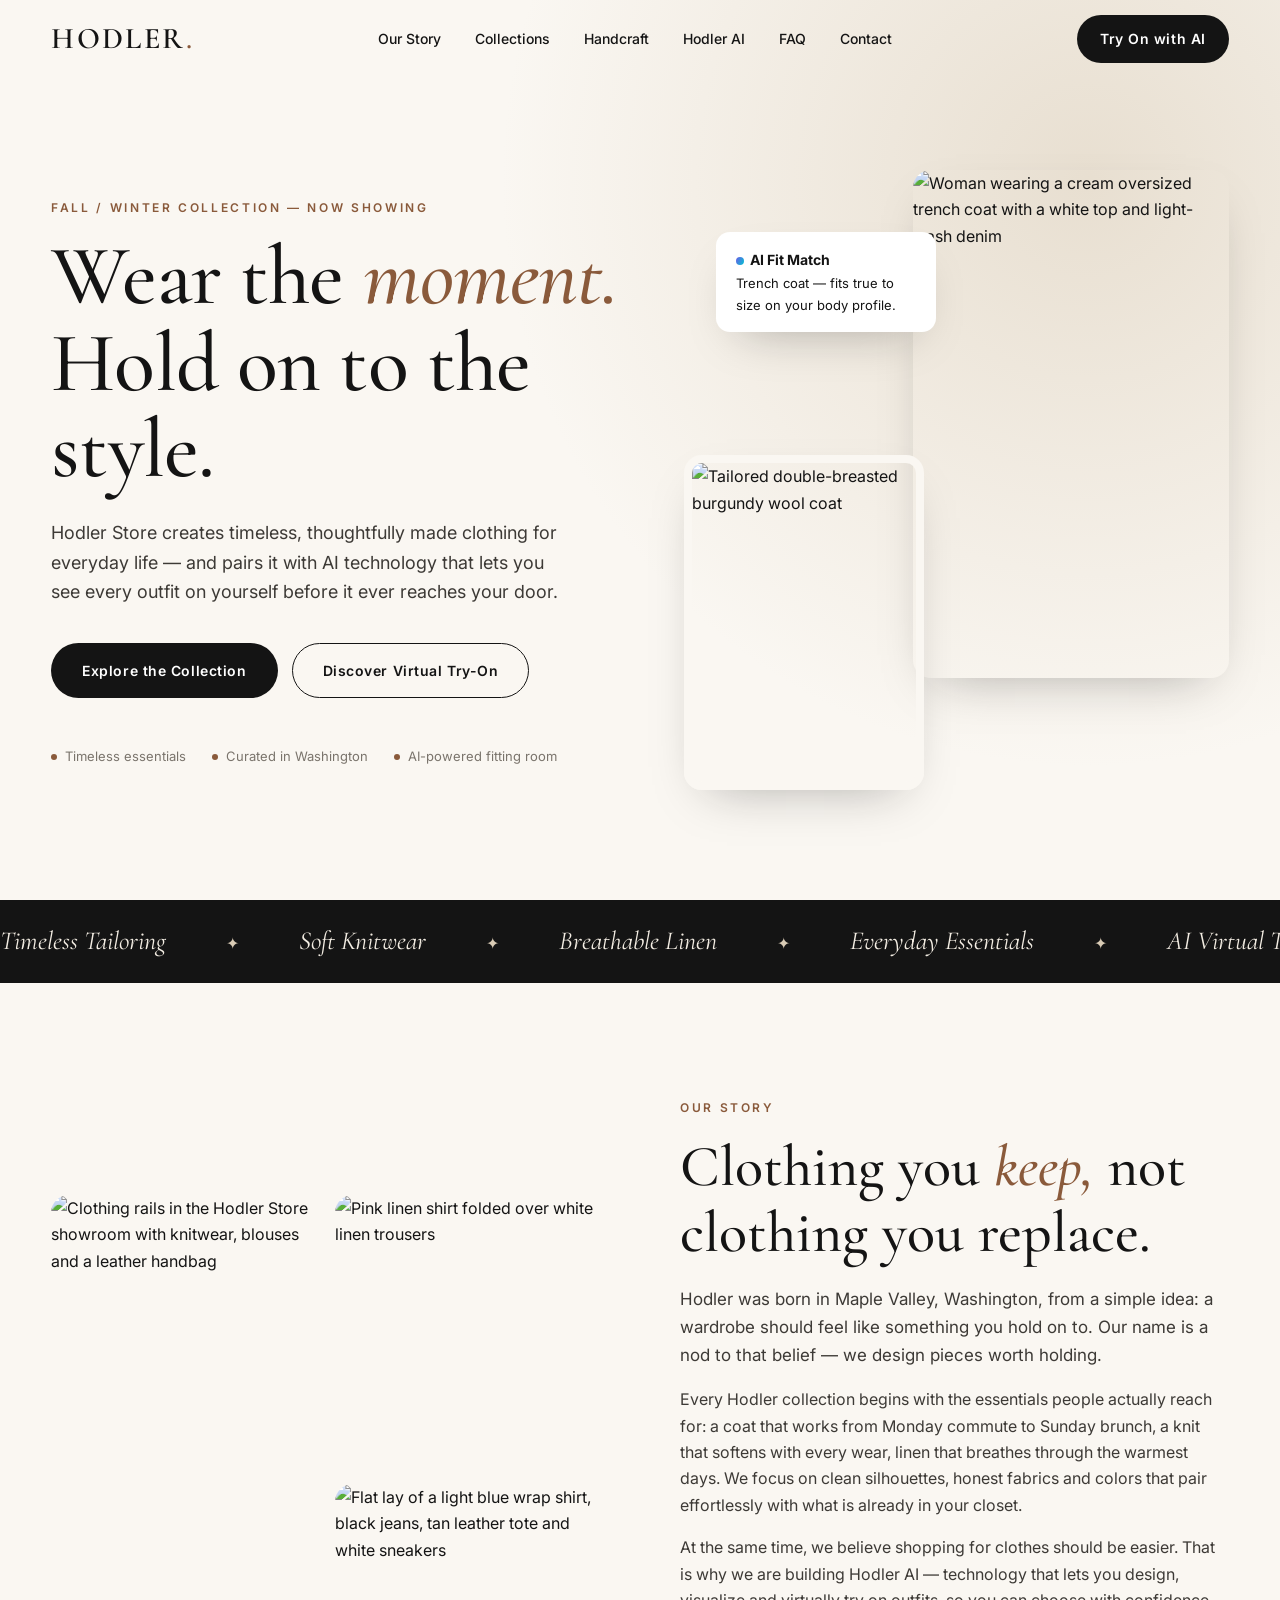
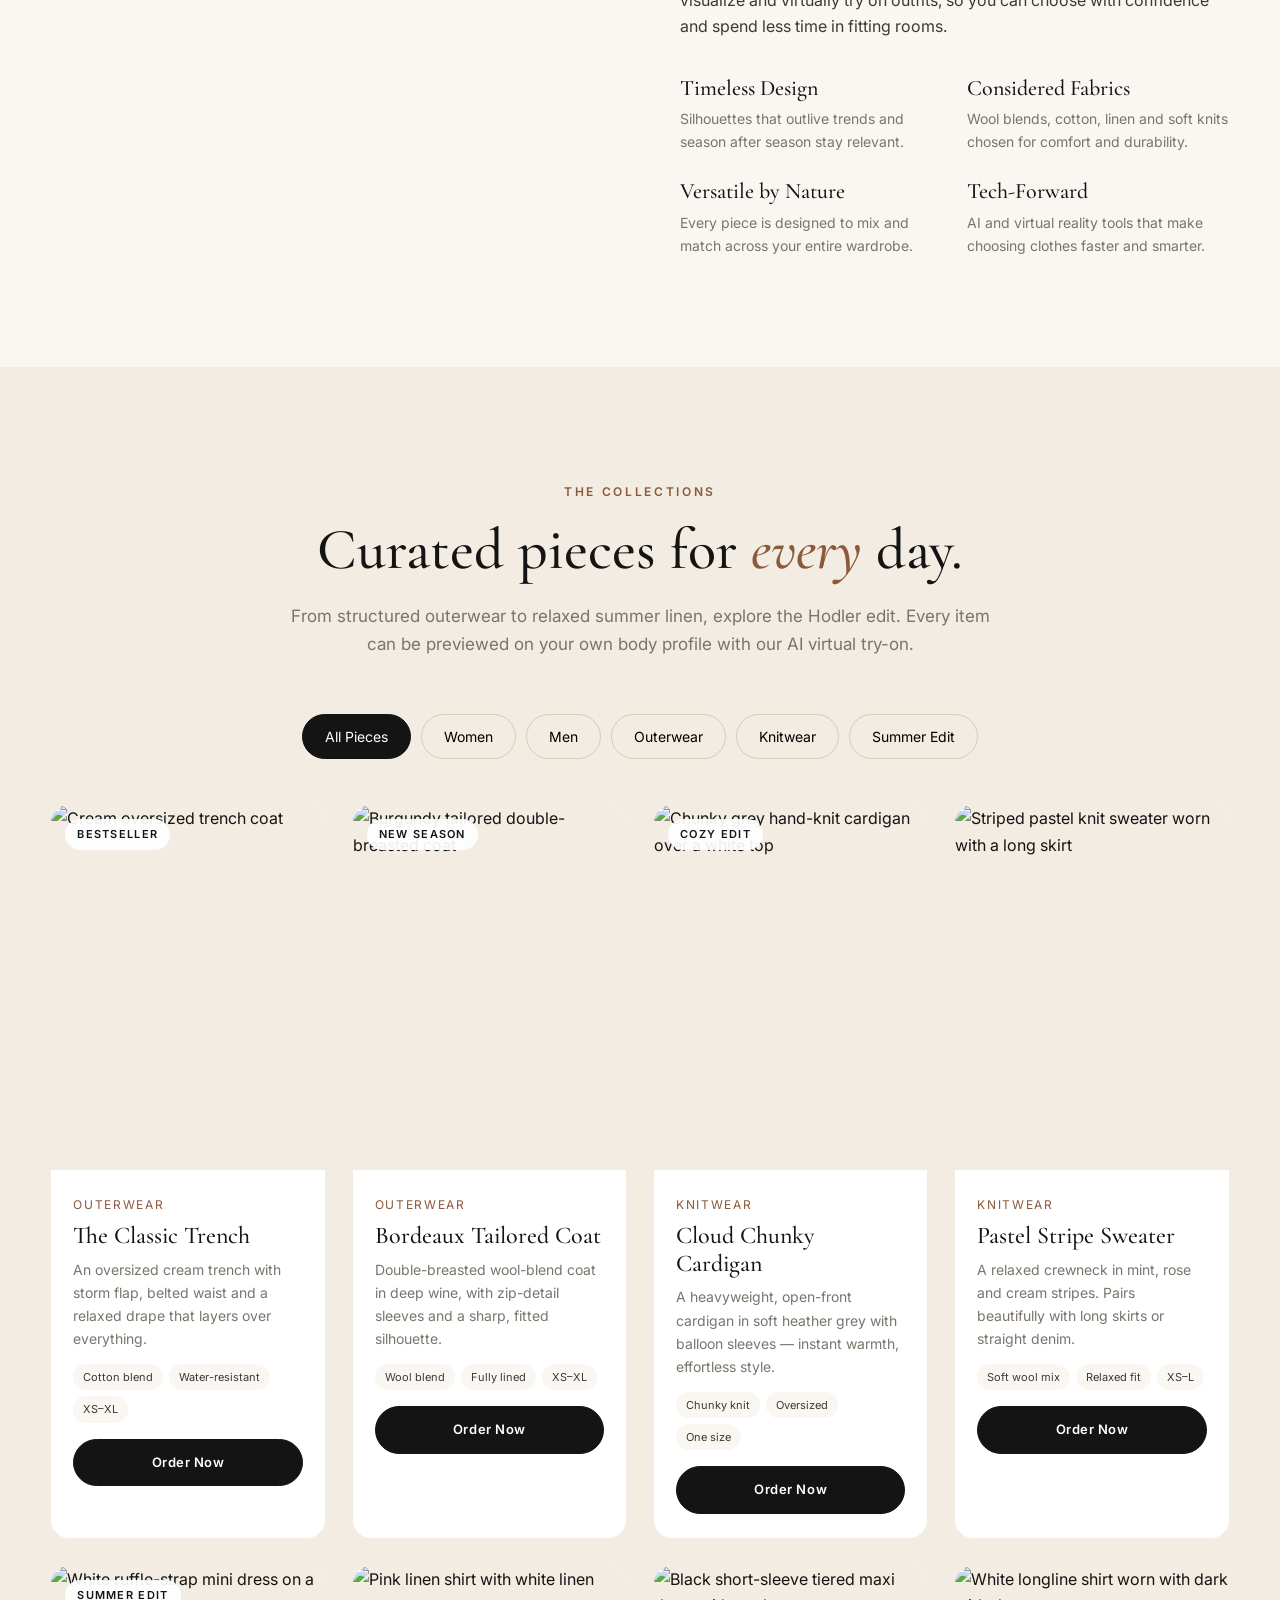
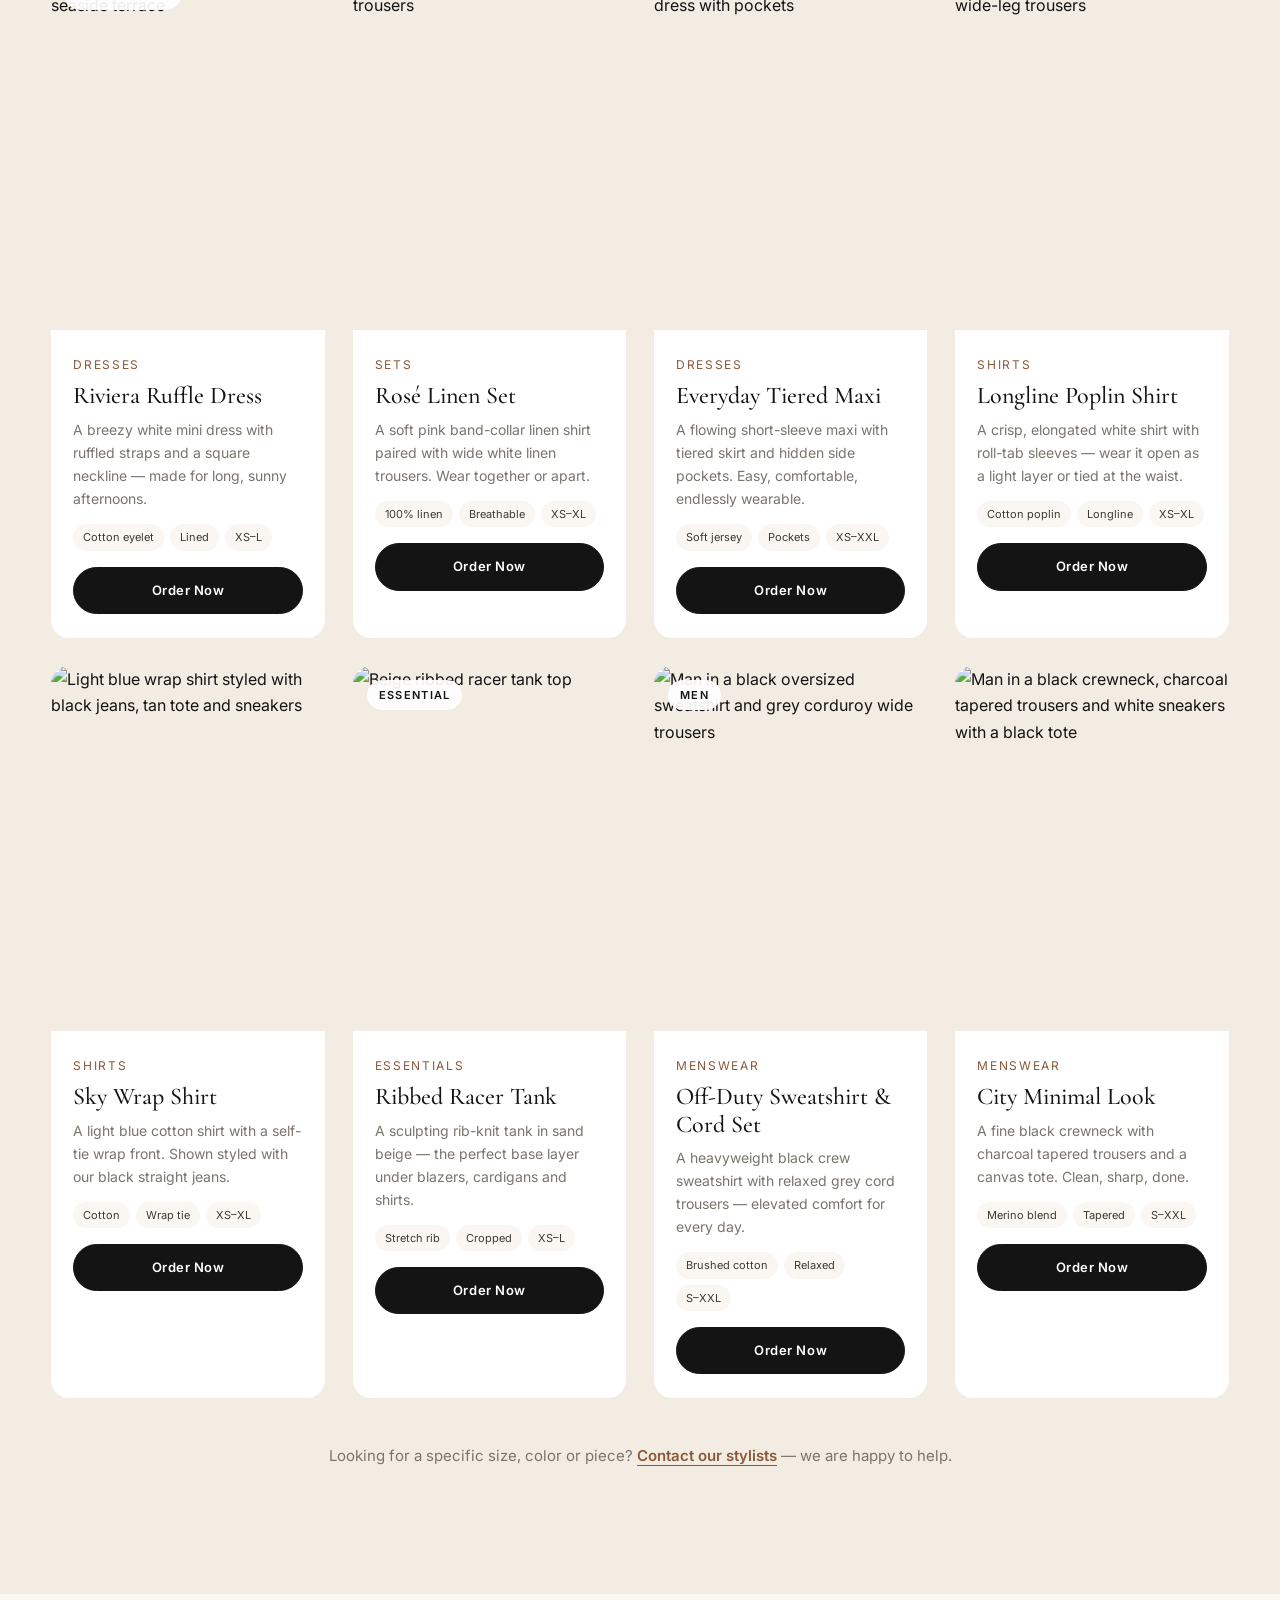
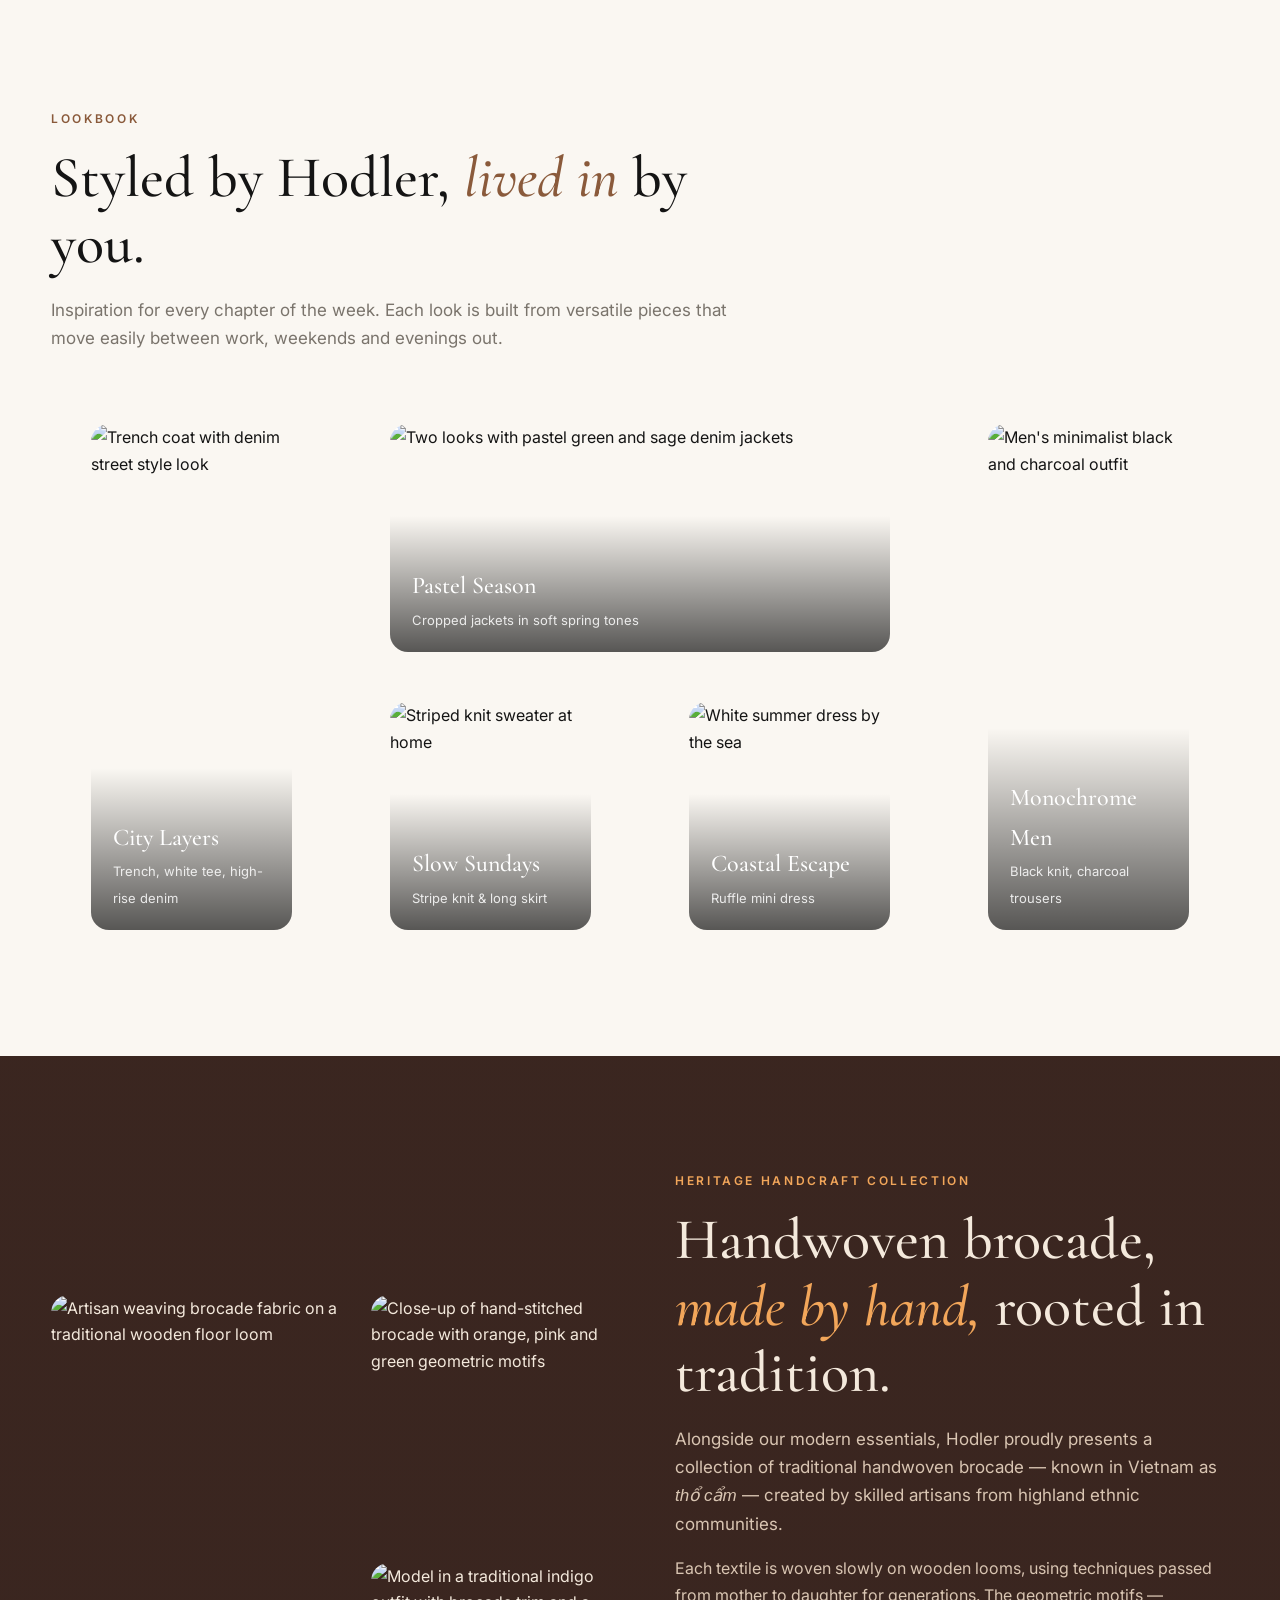
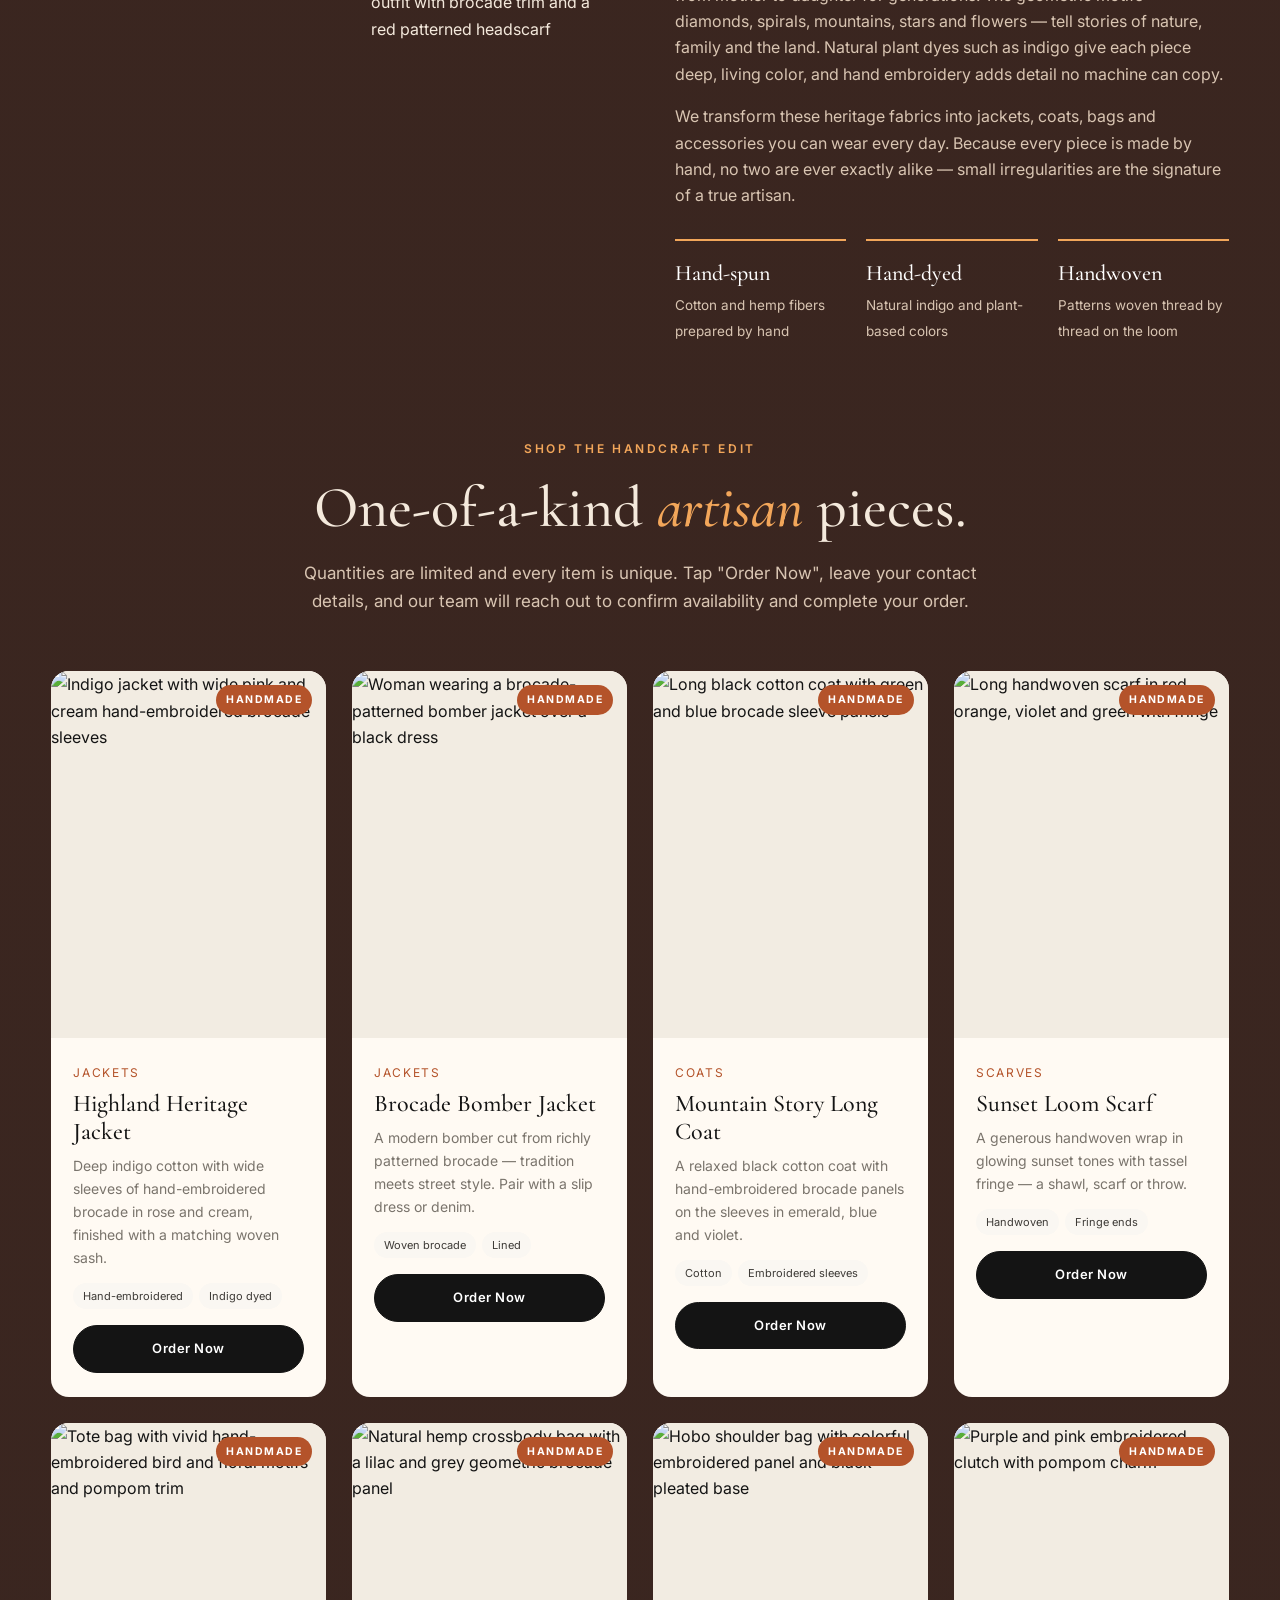
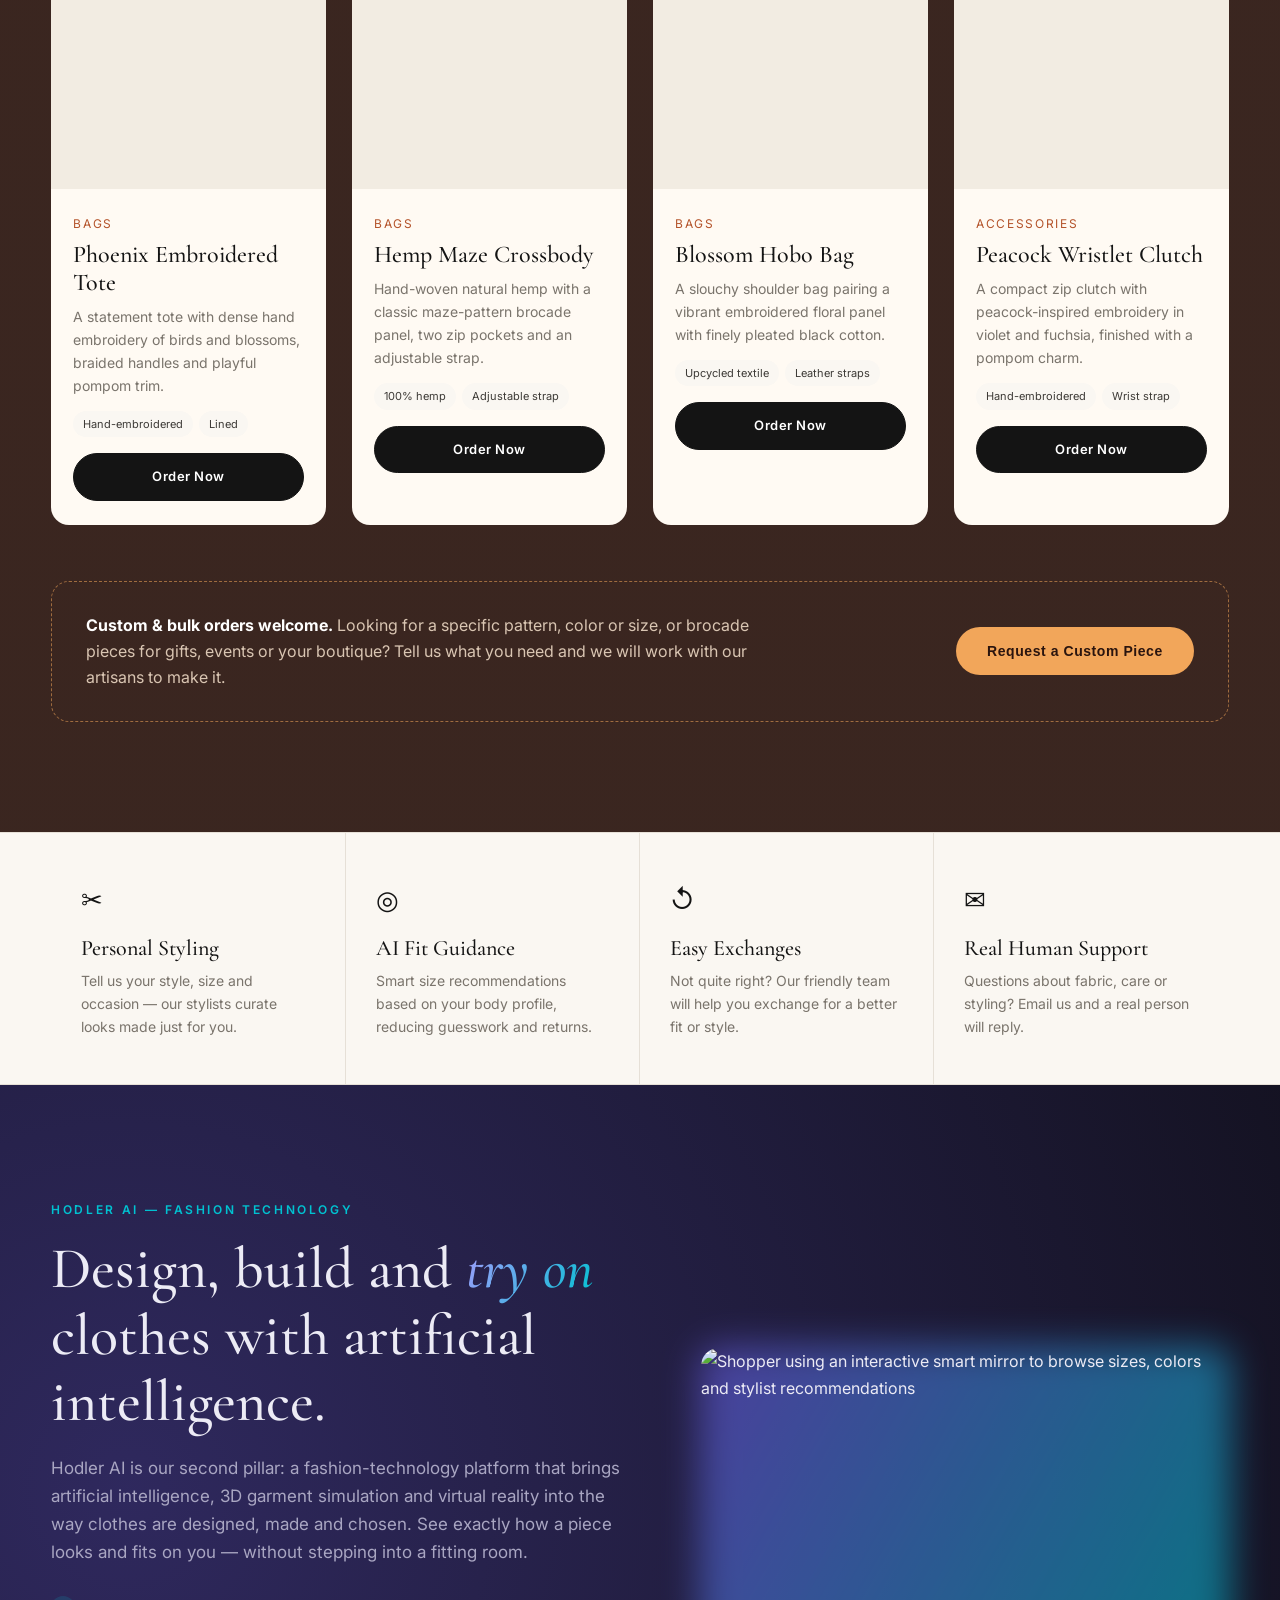
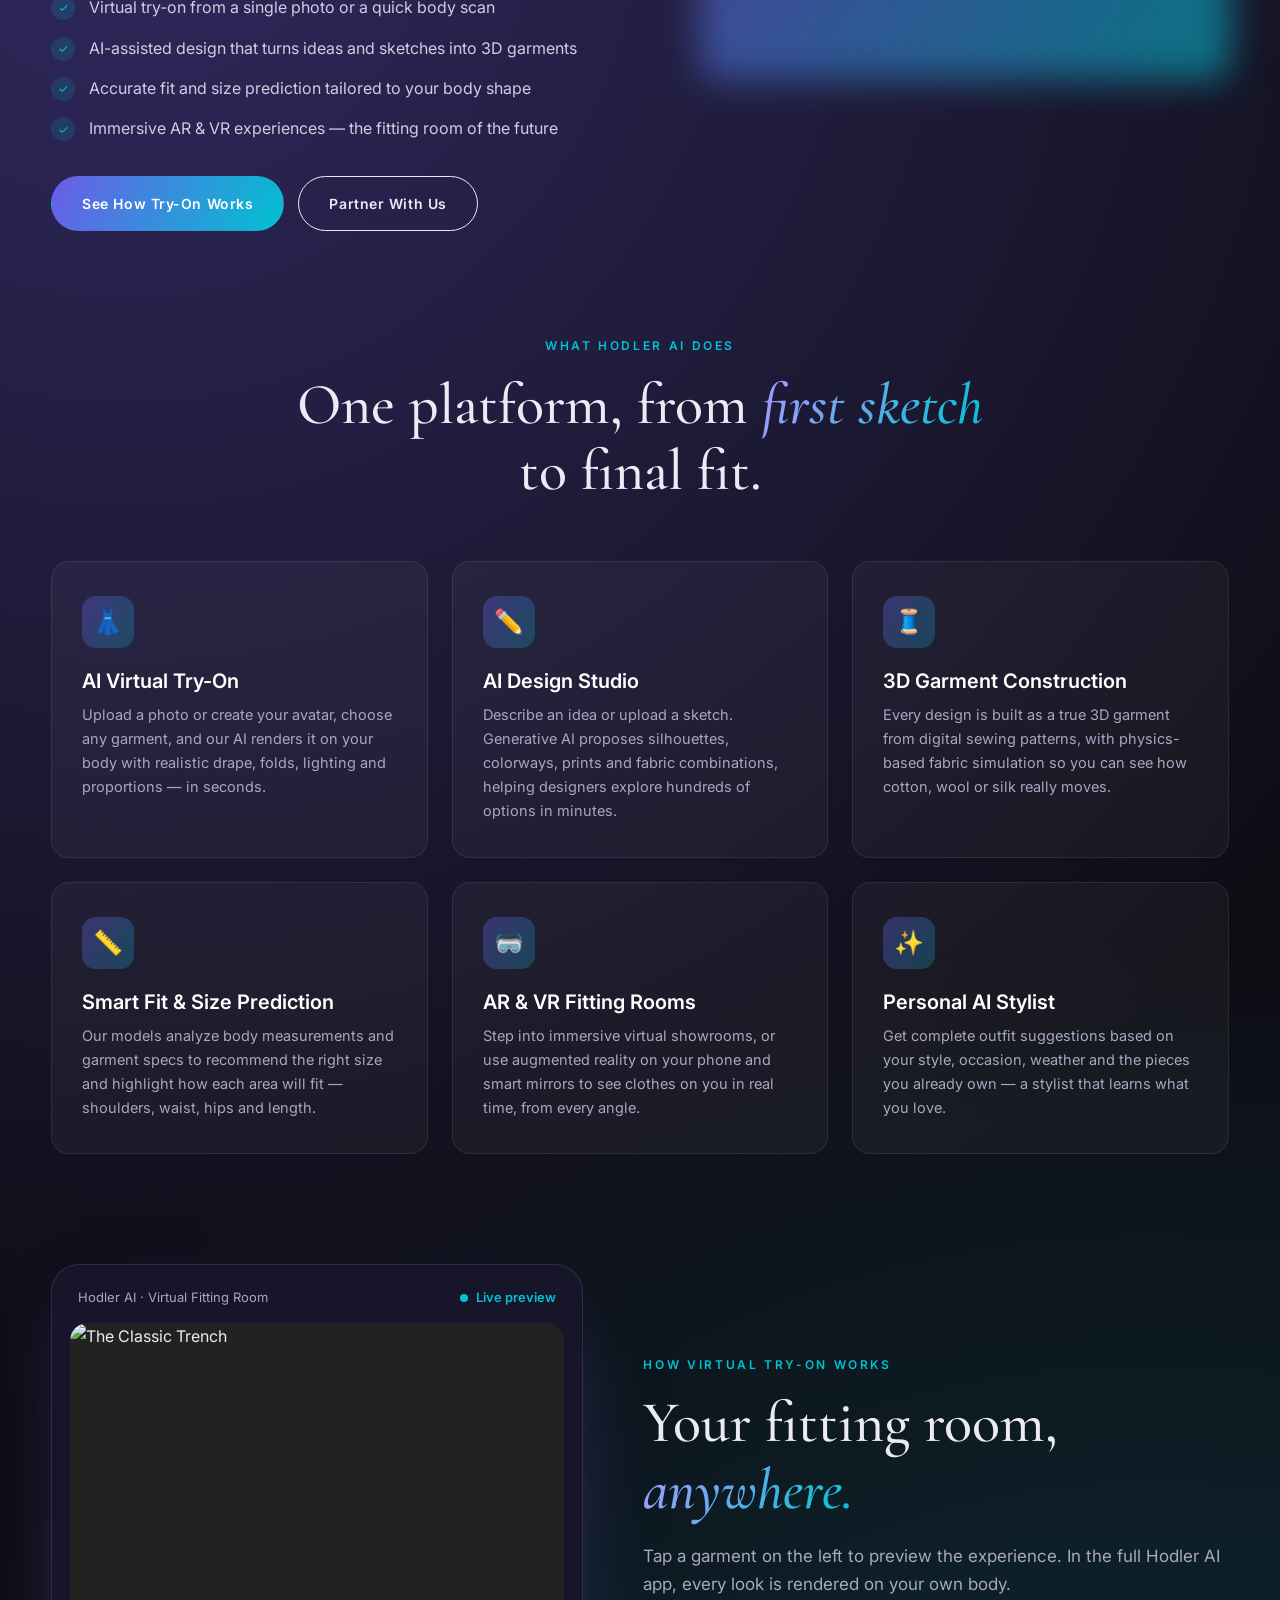
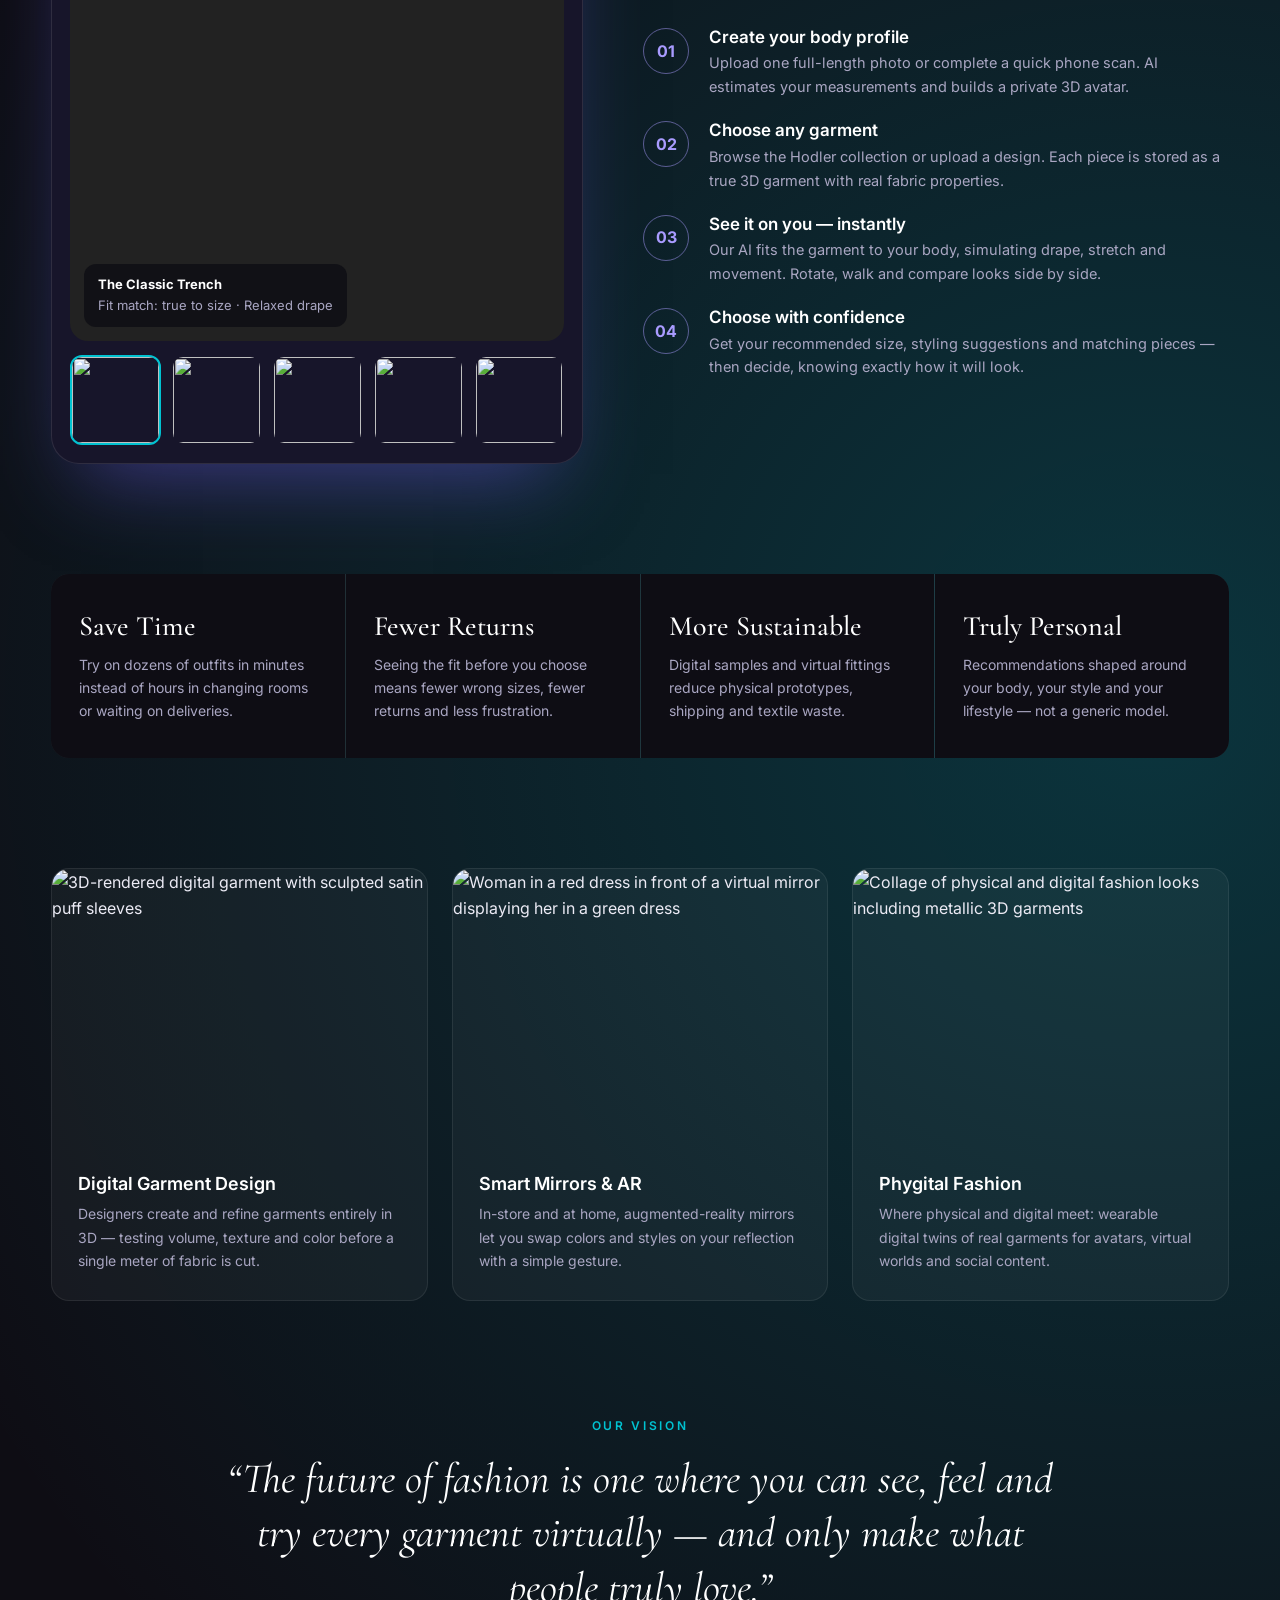
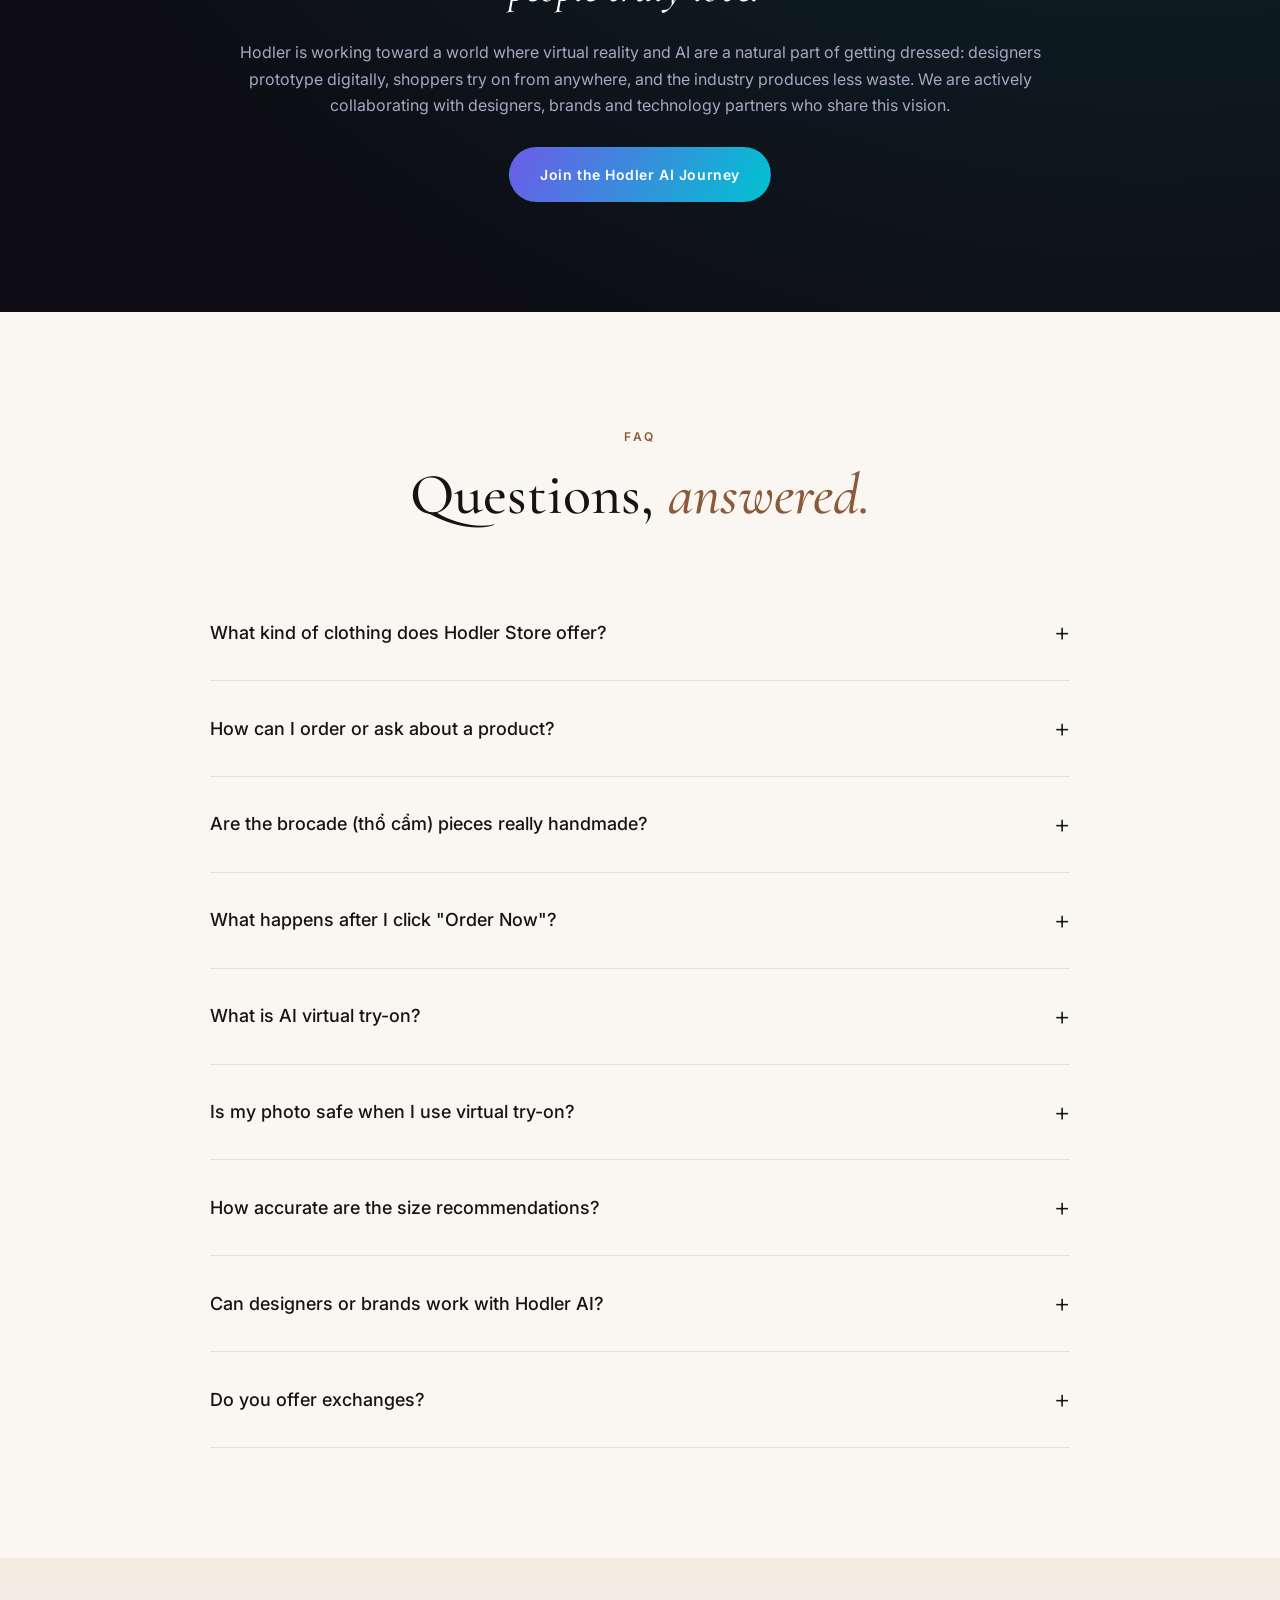
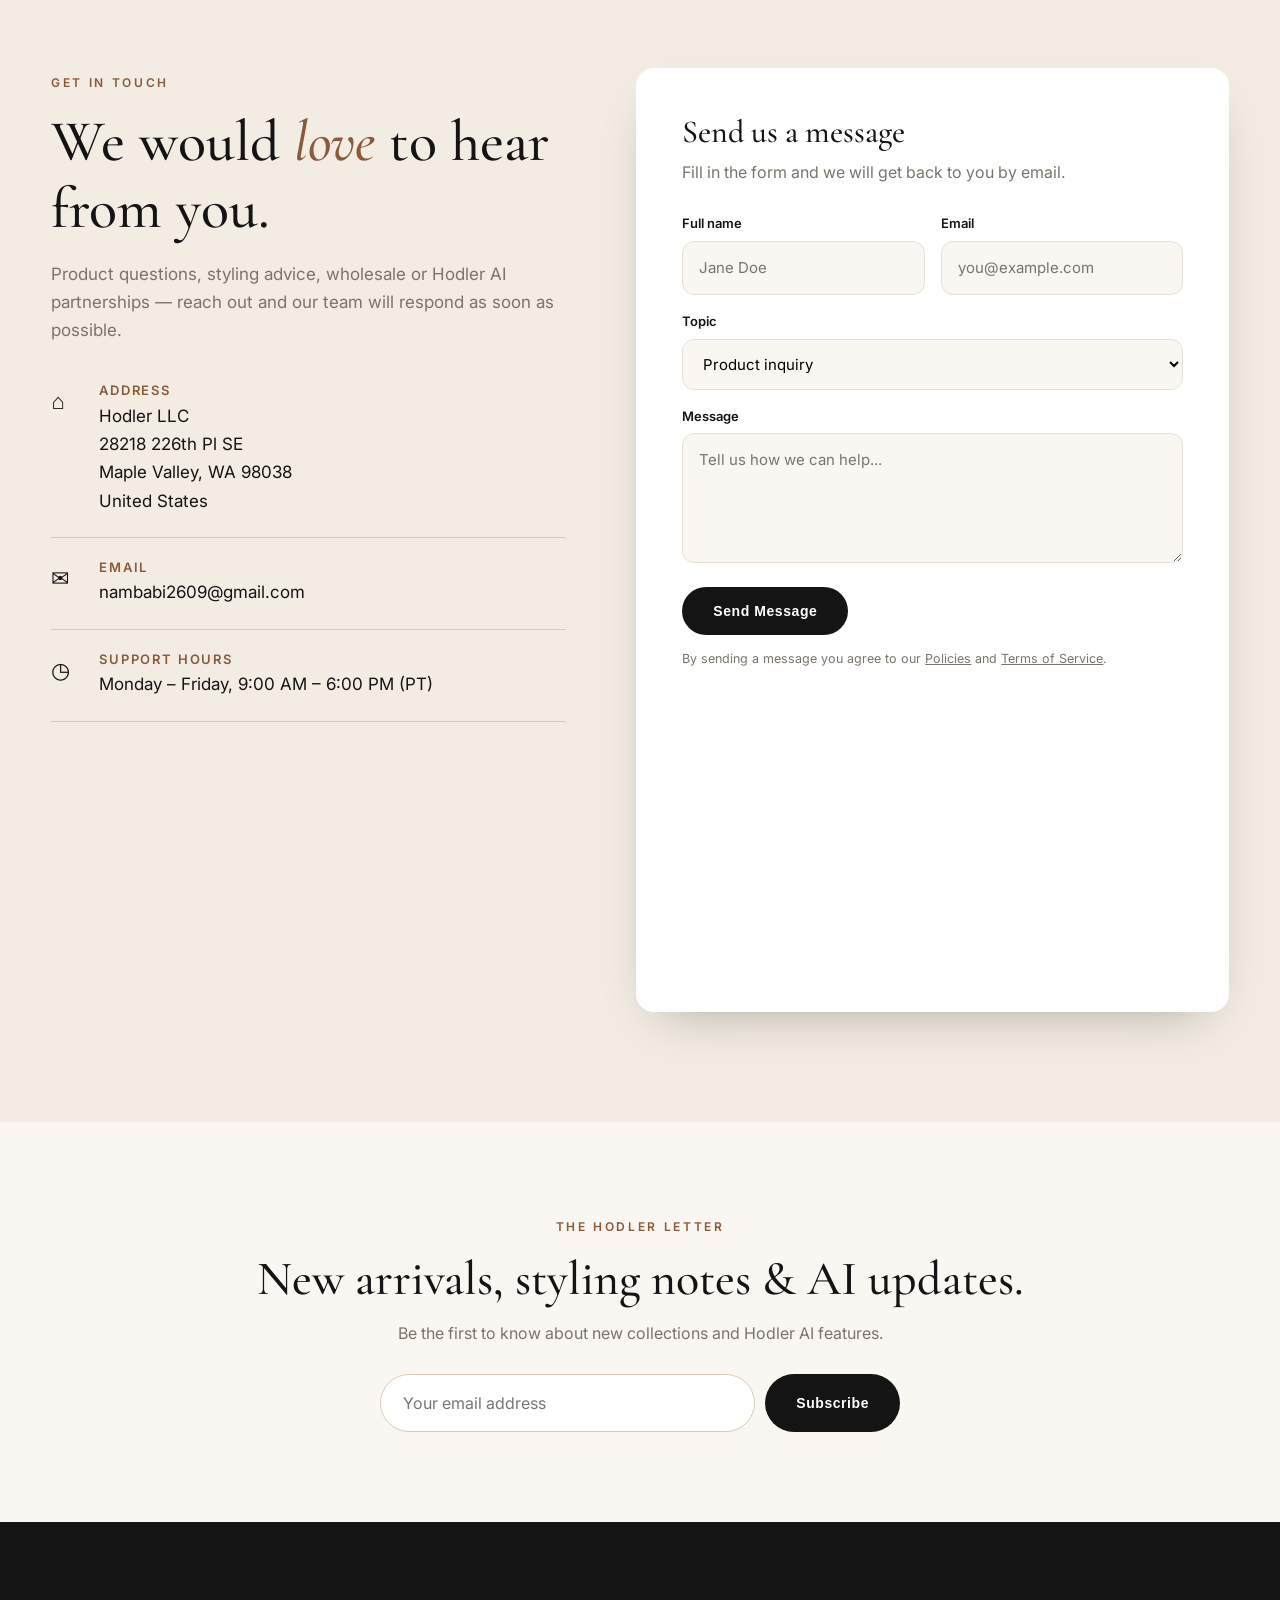
==== commit 91172536: "Add heritage brocade collection, order request modal, policies and terms pages Co-Authored-By: Claud" ====
--- a/index.html
+++ b/index.html
@@ -41,7 +41,7 @@
         <ul class="nav-links">
           <li><a href="#about">Our Story</a></li>
           <li><a href="#collections">Collections</a></li>
-          <li><a href="#lookbook">Lookbook</a></li>
+          <li><a href="#handcraft">Handcraft</a></li>
           <li><a href="#ai">Hodler AI</a></li>
           <li><a href="#faq">FAQ</a></li>
           <li><a href="#contact">Contact</a></li>
@@ -182,6 +182,7 @@
               <h3>The Classic Trench</h3>
               <p>An oversized cream trench with storm flap, belted waist and a relaxed drape that layers over everything.</p>
               <div class="product-meta"><span>Cotton blend</span><span>Water-resistant</span><span>XS–XL</span></div>
+              <button class="btn-order" data-product="The Classic Trench" data-cat="Outerwear" data-img="https://i.pinimg.com/236x/f8/c0/f8/f8c0f843f3efac01e7b2ee886926e75e.jpg">Order Now</button>
             </div>
           </article>
 
@@ -196,6 +197,7 @@
               <h3>Bordeaux Tailored Coat</h3>
               <p>Double-breasted wool-blend coat in deep wine, with zip-detail sleeves and a sharp, fitted silhouette.</p>
               <div class="product-meta"><span>Wool blend</span><span>Fully lined</span><span>XS–XL</span></div>
+              <button class="btn-order" data-product="Bordeaux Tailored Coat" data-cat="Outerwear" data-img="https://i.pinimg.com/236x/c2/e0/85/c2e0854eb70364539297f885c92f0969.jpg">Order Now</button>
             </div>
           </article>
 
@@ -210,6 +212,7 @@
               <h3>Cloud Chunky Cardigan</h3>
               <p>A heavyweight, open-front cardigan in soft heather grey with balloon sleeves — instant warmth, effortless style.</p>
               <div class="product-meta"><span>Chunky knit</span><span>Oversized</span><span>One size</span></div>
+              <button class="btn-order" data-product="Cloud Chunky Cardigan" data-cat="Knitwear" data-img="https://i.pinimg.com/236x/eb/24/21/eb2421af8146839d253135f153f71341.jpg">Order Now</button>
             </div>
           </article>
 
@@ -223,6 +226,7 @@
               <h3>Pastel Stripe Sweater</h3>
               <p>A relaxed crewneck in mint, rose and cream stripes. Pairs beautifully with long skirts or straight denim.</p>
               <div class="product-meta"><span>Soft wool mix</span><span>Relaxed fit</span><span>XS–L</span></div>
+              <button class="btn-order" data-product="Pastel Stripe Sweater" data-cat="Knitwear" data-img="https://i.pinimg.com/236x/8c/ba/b8/8cbab81d0588122ebe32352597271df8.jpg">Order Now</button>
             </div>
           </article>
 
@@ -237,6 +241,7 @@
               <h3>Riviera Ruffle Dress</h3>
               <p>A breezy white mini dress with ruffled straps and a square neckline — made for long, sunny afternoons.</p>
               <div class="product-meta"><span>Cotton eyelet</span><span>Lined</span><span>XS–L</span></div>
+              <button class="btn-order" data-product="Riviera Ruffle Dress" data-cat="Dresses" data-img="https://i.pinimg.com/236x/ed/58/20/ed5820726221b22811485e3aa64fefbc.jpg">Order Now</button>
             </div>
           </article>
 
@@ -250,6 +255,7 @@
               <h3>Rosé Linen Set</h3>
               <p>A soft pink band-collar linen shirt paired with wide white linen trousers. Wear together or apart.</p>
               <div class="product-meta"><span>100% linen</span><span>Breathable</span><span>XS–XL</span></div>
+              <button class="btn-order" data-product="Rosé Linen Set" data-cat="Sets" data-img="https://i.pinimg.com/236x/50/35/20/5035201827db4f63a3828026b5499397.jpg">Order Now</button>
             </div>
           </article>
 
@@ -263,6 +269,7 @@
               <h3>Everyday Tiered Maxi</h3>
               <p>A flowing short-sleeve maxi with tiered skirt and hidden side pockets. Easy, comfortable, endlessly wearable.</p>
               <div class="product-meta"><span>Soft jersey</span><span>Pockets</span><span>XS–XXL</span></div>
+              <button class="btn-order" data-product="Everyday Tiered Maxi" data-cat="Dresses" data-img="https://i.pinimg.com/236x/10/94/55/109455d57b98890f3eb9848885526710.jpg">Order Now</button>
             </div>
           </article>
 
@@ -276,6 +283,7 @@
               <h3>Longline Poplin Shirt</h3>
               <p>A crisp, elongated white shirt with roll-tab sleeves — wear it open as a light layer or tied at the waist.</p>
               <div class="product-meta"><span>Cotton poplin</span><span>Longline</span><span>XS–XL</span></div>
+              <button class="btn-order" data-product="Longline Poplin Shirt" data-cat="Shirts" data-img="https://i.pinimg.com/236x/95/b8/0f/95b80f5c5a30bf63431c846c4fbe7fc5.jpg">Order Now</button>
             </div>
           </article>
 
@@ -289,6 +297,7 @@
               <h3>Sky Wrap Shirt</h3>
               <p>A light blue cotton shirt with a self-tie wrap front. Shown styled with our black straight jeans.</p>
               <div class="product-meta"><span>Cotton</span><span>Wrap tie</span><span>XS–XL</span></div>
+              <button class="btn-order" data-product="Sky Wrap Shirt" data-cat="Shirts" data-img="https://i.pinimg.com/236x/c9/ec/e4/c9ece41e599cc5b944cf41c76643a07c.jpg">Order Now</button>
             </div>
           </article>
 
@@ -303,6 +312,7 @@
               <h3>Ribbed Racer Tank</h3>
               <p>A sculpting rib-knit tank in sand beige — the perfect base layer under blazers, cardigans and shirts.</p>
               <div class="product-meta"><span>Stretch rib</span><span>Cropped</span><span>XS–L</span></div>
+              <button class="btn-order" data-product="Ribbed Racer Tank" data-cat="Essentials" data-img="https://i.pinimg.com/236x/08/04/c6/0804c667776472420cc81b2edf4e21e2.jpg">Order Now</button>
             </div>
           </article>
 
@@ -317,6 +327,7 @@
               <h3>Off-Duty Sweatshirt &amp; Cord Set</h3>
               <p>A heavyweight black crew sweatshirt with relaxed grey cord trousers — elevated comfort for every day.</p>
               <div class="product-meta"><span>Brushed cotton</span><span>Relaxed</span><span>S–XXL</span></div>
+              <button class="btn-order" data-product="Off-Duty Sweatshirt &amp; Cord Set" data-cat="Menswear" data-img="https://i.pinimg.com/236x/f9/ff/b9/f9ffb9da4083921739a4ca999512c102.jpg">Order Now</button>
             </div>
           </article>
 
@@ -330,6 +341,7 @@
               <h3>City Minimal Look</h3>
               <p>A fine black crewneck with charcoal tapered trousers and a canvas tote. Clean, sharp, done.</p>
               <div class="product-meta"><span>Merino blend</span><span>Tapered</span><span>S–XXL</span></div>
+              <button class="btn-order" data-product="City Minimal Look" data-cat="Menswear" data-img="https://i.pinimg.com/236x/10/54/fe/1054febd6fa8f88a0c1077b87fd0acf3.jpg">Order Now</button>
             </div>
           </article>
 
@@ -375,6 +387,173 @@
             <figcaption><strong>Coastal Escape</strong><span>Ruffle mini dress</span></figcaption>
           </figure>
         </div>
+      </div>
+    </section>
+
+    <!-- ============================ HERITAGE HANDCRAFT ============================ -->
+    <section class="section heritage" id="handcraft">
+      <div class="container">
+
+        <div class="heritage-intro">
+          <div class="heritage-media reveal">
+            <img class="tall" src="https://i.pinimg.com/736x/d6/7e/f7/d67ef722e9e02f568a5e010b6f5f024f.jpg" alt="Artisan weaving brocade fabric on a traditional wooden floor loom" loading="lazy">
+            <img class="short" src="https://i.pinimg.com/736x/59/02/5b/59025b67b384030142546acb8f4aeacb.jpg" alt="Close-up of hand-stitched brocade with orange, pink and green geometric motifs" loading="lazy">
+            <img class="short" src="https://i.pinimg.com/736x/75/33/69/7533691a4514338c7e80fbb2e050f38f.jpg" alt="Model in a traditional indigo outfit with brocade trim and a red patterned headscarf" loading="lazy">
+          </div>
+          <div class="reveal">
+            <span class="eyebrow">Heritage Handcraft Collection</span>
+            <h2 class="section-title">Handwoven brocade, <em>made by hand,</em> rooted in tradition.</h2>
+            <p class="section-lead">
+              Alongside our modern essentials, Hodler proudly presents a collection of traditional
+              handwoven brocade — known in Vietnam as <em>thổ cẩm</em> — created by skilled artisans from
+              highland ethnic communities.
+            </p>
+            <p>
+              Each textile is woven slowly on wooden looms, using techniques passed from mother to
+              daughter for generations. The geometric motifs — diamonds, spirals, mountains, stars and
+              flowers — tell stories of nature, family and the land. Natural plant dyes such as indigo
+              give each piece deep, living color, and hand embroidery adds detail no machine can copy.
+            </p>
+            <p>
+              We transform these heritage fabrics into jackets, coats, bags and accessories you can wear
+              every day. Because every piece is made by hand, no two are ever exactly alike — small
+              irregularities are the signature of a true artisan.
+            </p>
+            <div class="craft-steps">
+              <div class="craft-step"><strong>Hand-spun</strong><span>Cotton and hemp fibers prepared by hand</span></div>
+              <div class="craft-step"><strong>Hand-dyed</strong><span>Natural indigo and plant-based colors</span></div>
+              <div class="craft-step"><strong>Handwoven</strong><span>Patterns woven thread by thread on the loom</span></div>
+            </div>
+          </div>
+        </div>
+
+        <div class="section-head center reveal">
+          <span class="eyebrow">Shop the Handcraft Edit</span>
+          <h2 class="section-title">One-of-a-kind <em>artisan</em> pieces.</h2>
+          <p class="section-lead">Quantities are limited and every item is unique. Tap "Order Now", leave your contact details, and our team will reach out to confirm availability and complete your order.</p>
+        </div>
+
+        <div class="heritage-grid">
+
+          <article class="product reveal">
+            <div class="product-media">
+              <img src="https://i.pinimg.com/736x/38/c4/da/38c4da8fd05063b6cb82908791187d56.jpg" alt="Indigo jacket with wide pink and cream hand-embroidered brocade sleeves" loading="lazy">
+              <span class="handmade-badge">Handmade</span>
+            </div>
+            <div class="product-body">
+              <span class="cat">Jackets</span>
+              <h3>Highland Heritage Jacket</h3>
+              <p>Deep indigo cotton with wide sleeves of hand-embroidered brocade in rose and cream, finished with a matching woven sash.</p>
+              <div class="product-meta"><span>Hand-embroidered</span><span>Indigo dyed</span></div>
+              <button class="btn-order" data-product="Highland Heritage Jacket" data-cat="Handcraft · Jackets" data-img="https://i.pinimg.com/236x/38/c4/da/38c4da8fd05063b6cb82908791187d56.jpg">Order Now</button>
+            </div>
+          </article>
+
+          <article class="product reveal">
+            <div class="product-media">
+              <img src="https://i.pinimg.com/736x/07/21/a8/0721a858f9590b3c551853b647854c89.jpg" alt="Woman wearing a brocade-patterned bomber jacket over a black dress" loading="lazy">
+              <span class="handmade-badge">Handmade</span>
+            </div>
+            <div class="product-body">
+              <span class="cat">Jackets</span>
+              <h3>Brocade Bomber Jacket</h3>
+              <p>A modern bomber cut from richly patterned brocade — tradition meets street style. Pair with a slip dress or denim.</p>
+              <div class="product-meta"><span>Woven brocade</span><span>Lined</span></div>
+              <button class="btn-order" data-product="Brocade Bomber Jacket" data-cat="Handcraft · Jackets" data-img="https://i.pinimg.com/236x/07/21/a8/0721a858f9590b3c551853b647854c89.jpg">Order Now</button>
+            </div>
+          </article>
+
+          <article class="product reveal">
+            <div class="product-media">
+              <img src="https://i.pinimg.com/736x/e9/eb/f0/e9ebf0fb64df0e8e70e7e6d8a7c21014.jpg" alt="Long black cotton coat with green and blue brocade sleeve panels" loading="lazy">
+              <span class="handmade-badge">Handmade</span>
+            </div>
+            <div class="product-body">
+              <span class="cat">Coats</span>
+              <h3>Mountain Story Long Coat</h3>
+              <p>A relaxed black cotton coat with hand-embroidered brocade panels on the sleeves in emerald, blue and violet.</p>
+              <div class="product-meta"><span>Cotton</span><span>Embroidered sleeves</span></div>
+              <button class="btn-order" data-product="Mountain Story Long Coat" data-cat="Handcraft · Coats" data-img="https://i.pinimg.com/236x/e9/eb/f0/e9ebf0fb64df0e8e70e7e6d8a7c21014.jpg">Order Now</button>
+            </div>
+          </article>
+
+          <article class="product reveal">
+            <div class="product-media">
+              <img src="https://i.pinimg.com/736x/83/6b/85/836b8568ece591b534c61fff536a01e7.jpg" alt="Long handwoven scarf in red, orange, violet and green with fringe" loading="lazy">
+              <span class="handmade-badge">Handmade</span>
+            </div>
+            <div class="product-body">
+              <span class="cat">Scarves</span>
+              <h3>Sunset Loom Scarf</h3>
+              <p>A generous handwoven wrap in glowing sunset tones with tassel fringe — a shawl, scarf or throw.</p>
+              <div class="product-meta"><span>Handwoven</span><span>Fringe ends</span></div>
+              <button class="btn-order" data-product="Sunset Loom Scarf" data-cat="Handcraft · Scarves" data-img="https://i.pinimg.com/236x/83/6b/85/836b8568ece591b534c61fff536a01e7.jpg">Order Now</button>
+            </div>
+          </article>
+
+          <article class="product reveal">
+            <div class="product-media">
+              <img src="https://i.pinimg.com/736x/a4/36/d0/a436d0bd9988a9fa8644103fb68d949c.jpg" alt="Tote bag with vivid hand-embroidered bird and floral motifs and pompom trim" loading="lazy">
+              <span class="handmade-badge">Handmade</span>
+            </div>
+            <div class="product-body">
+              <span class="cat">Bags</span>
+              <h3>Phoenix Embroidered Tote</h3>
+              <p>A statement tote with dense hand embroidery of birds and blossoms, braided handles and playful pompom trim.</p>
+              <div class="product-meta"><span>Hand-embroidered</span><span>Lined</span></div>
+              <button class="btn-order" data-product="Phoenix Embroidered Tote" data-cat="Handcraft · Bags" data-img="https://i.pinimg.com/236x/a4/36/d0/a436d0bd9988a9fa8644103fb68d949c.jpg">Order Now</button>
+            </div>
+          </article>
+
+          <article class="product reveal">
+            <div class="product-media">
+              <img src="https://i.pinimg.com/736x/e4/6d/67/e46d671a0f9d59ce7b5a3739042950e7.jpg" alt="Natural hemp crossbody bag with a lilac and grey geometric brocade panel" loading="lazy">
+              <span class="handmade-badge">Handmade</span>
+            </div>
+            <div class="product-body">
+              <span class="cat">Bags</span>
+              <h3>Hemp Maze Crossbody</h3>
+              <p>Hand-woven natural hemp with a classic maze-pattern brocade panel, two zip pockets and an adjustable strap.</p>
+              <div class="product-meta"><span>100% hemp</span><span>Adjustable strap</span></div>
+              <button class="btn-order" data-product="Hemp Maze Crossbody" data-cat="Handcraft · Bags" data-img="https://i.pinimg.com/236x/e4/6d/67/e46d671a0f9d59ce7b5a3739042950e7.jpg">Order Now</button>
+            </div>
+          </article>
+
+          <article class="product reveal">
+            <div class="product-media">
+              <img src="https://i.pinimg.com/736x/19/c9/42/19c94251ba8e3ff37fbcefb05e864ce5.jpg" alt="Hobo shoulder bag with colorful embroidered panel and black pleated base" loading="lazy">
+              <span class="handmade-badge">Handmade</span>
+            </div>
+            <div class="product-body">
+              <span class="cat">Bags</span>
+              <h3>Blossom Hobo Bag</h3>
+              <p>A slouchy shoulder bag pairing a vibrant embroidered floral panel with finely pleated black cotton.</p>
+              <div class="product-meta"><span>Upcycled textile</span><span>Leather straps</span></div>
+              <button class="btn-order" data-product="Blossom Hobo Bag" data-cat="Handcraft · Bags" data-img="https://i.pinimg.com/236x/19/c9/42/19c94251ba8e3ff37fbcefb05e864ce5.jpg">Order Now</button>
+            </div>
+          </article>
+
+          <article class="product reveal">
+            <div class="product-media">
+              <img src="https://i.pinimg.com/736x/3e/b8/4d/3eb84d1d27401268d0c8763460f13291.jpg" alt="Purple and pink embroidered clutch with pompom charm" loading="lazy">
+              <span class="handmade-badge">Handmade</span>
+            </div>
+            <div class="product-body">
+              <span class="cat">Accessories</span>
+              <h3>Peacock Wristlet Clutch</h3>
+              <p>A compact zip clutch with peacock-inspired embroidery in violet and fuchsia, finished with a pompom charm.</p>
+              <div class="product-meta"><span>Hand-embroidered</span><span>Wrist strap</span></div>
+              <button class="btn-order" data-product="Peacock Wristlet Clutch" data-cat="Handcraft · Accessories" data-img="https://i.pinimg.com/236x/3e/b8/4d/3eb84d1d27401268d0c8763460f13291.jpg">Order Now</button>
+            </div>
+          </article>
+
+        </div>
+
+        <div class="heritage-note reveal">
+          <p><strong>Custom &amp; bulk orders welcome.</strong> Looking for a specific pattern, color or size, or brocade pieces for gifts, events or your boutique? Tell us what you need and we will work with our artisans to make it.</p>
+          <button class="btn btn-warm btn-order-open" data-product="Custom handcraft request" data-cat="Handcraft · Custom order">Request a Custom Piece</button>
+        </div>
+
       </div>
     </section>
 
@@ -633,6 +812,14 @@
             <div class="faq-a"><p>Simply send us a message through the contact form below or email <a href="mailto:nambabi2609@gmail.com">nambabi2609@gmail.com</a> with the piece you are interested in, your preferred size and color. Our team will reply with availability and all the details you need.</p></div>
           </div>
           <div class="faq-item reveal">
+            <button class="faq-q" aria-expanded="false">Are the brocade (thổ cẩm) pieces really handmade?</button>
+            <div class="faq-a"><p>Yes. Every piece in our Heritage Handcraft collection is hand-spun, hand-dyed, handwoven and often hand-embroidered by artisans from highland ethnic communities. Because each item is made by hand, colors and patterns vary slightly from piece to piece — which makes every one unique.</p></div>
+          </div>
+          <div class="faq-item reveal">
+            <button class="faq-q" aria-expanded="false">What happens after I click "Order Now"?</button>
+            <div class="faq-a"><p>A short form opens where you leave your name, email, phone number and any preferences such as size, color or quantity. Our team receives your request and contacts you directly to confirm availability, delivery and all remaining details. Nothing is charged when you submit the form.</p></div>
+          </div>
+          <div class="faq-item reveal">
             <button class="faq-q" aria-expanded="false">What is AI virtual try-on?</button>
             <div class="faq-a"><p>AI virtual try-on uses computer vision and 3D garment simulation to show how a piece of clothing would look on your own body. You upload a photo or create an avatar, choose a garment, and the AI renders a realistic preview including fit, drape and proportion.</p></div>
           </div>
@@ -709,6 +896,8 @@
             <label for="topic">Topic</label>
             <select id="topic" name="topic">
               <option>Product inquiry</option>
+              <option>Order request</option>
+              <option>Handcrafted brocade (thổ cẩm)</option>
               <option>Sizing &amp; styling advice</option>
               <option>Hodler AI partnership</option>
               <option>Wholesale &amp; collaboration</option>
@@ -754,6 +943,7 @@
             <li><a href="#collections">Women</a></li>
             <li><a href="#collections">Men</a></li>
             <li><a href="#collections">Outerwear</a></li>
+            <li><a href="#handcraft">Handcrafted Brocade</a></li>
             <li><a href="#lookbook">Lookbook</a></li>
           </ul>
         </div>
@@ -783,6 +973,71 @@
     </div>
   </footer>
 
+  <!-- ============================ ORDER MODAL ============================ -->
+  <div class="modal" id="order-modal" role="dialog" aria-modal="true" aria-labelledby="order-title" aria-hidden="true">
+    <div class="modal-box">
+      <button class="modal-close" type="button" aria-label="Close">×</button>
+      <div class="modal-head">
+        <h3 id="order-title">Order Request</h3>
+        <p>Leave your contact details and our team will get in touch to confirm availability and complete your order.</p>
+        <div class="modal-product">
+          <img src="" alt="">
+          <div>
+            <small data-order-cat></small>
+            <strong data-order-name></strong>
+          </div>
+        </div>
+      </div>
+      <form id="order-form">
+        <input type="hidden" name="product">
+        <div class="form-row">
+          <div class="field">
+            <label for="o-name">Full name *</label>
+            <input id="o-name" name="name" type="text" placeholder="Jane Doe" required>
+          </div>
+          <div class="field">
+            <label for="o-phone">Phone number *</label>
+            <input id="o-phone" name="phone" type="tel" placeholder="(206) 555-0123" required>
+          </div>
+        </div>
+        <div class="field">
+          <label for="o-email">Email *</label>
+          <input id="o-email" name="email" type="email" placeholder="you@example.com" required>
+        </div>
+        <div class="form-row">
+          <div class="field">
+            <label for="o-size">Size / color preference</label>
+            <input id="o-size" name="size" type="text" placeholder="e.g. M, indigo">
+          </div>
+          <div class="field">
+            <label for="o-qty">Quantity</label>
+            <input id="o-qty" name="qty" type="number" min="1" value="1">
+          </div>
+        </div>
+        <div class="field">
+          <label for="o-contact">Preferred contact method</label>
+          <select id="o-contact" name="contact">
+            <option>Email</option>
+            <option>Phone call</option>
+            <option>Text message</option>
+          </select>
+        </div>
+        <div class="field">
+          <label for="o-note">Notes</label>
+          <textarea id="o-note" name="note" placeholder="Shipping address, delivery timing, custom requests..."></textarea>
+        </div>
+        <button type="submit" class="btn btn-dark" style="width:100%;justify-content:center">Send Order Request</button>
+        <p class="form-note">No payment is taken now. By submitting you agree to our <a href="polices.html">Policies</a> and <a href="term.html">Terms of Service</a>.</p>
+      </form>
+      <div class="modal-success">
+        <div class="ico">✓</div>
+        <h3>Thank you!</h3>
+        <p>Your email app has opened with your order request. Please press <strong>Send</strong> there — our team will contact you shortly. You can also email us directly at <a href="mailto:nambabi2609@gmail.com">nambabi2609@gmail.com</a>.</p>
+        <button type="button" class="btn btn-outline modal-close-btn">Continue Browsing</button>
+      </div>
+    </div>
+  </div>
+
   <script src="assets/js/main.js"></script>
 </body>
 </html>
--- a/assets/css/style.css
+++ b/assets/css/style.css
@@ -284,6 +284,134 @@
 }
 .look figcaption strong { display: block; font-family: var(--serif); font-size: 24px; font-weight: 500; }
 .look figcaption span { font-size: 13px; opacity: .85; }
+
+/* Order button (shared) -------------------------------------------------- */
+.btn-order {
+  display: inline-flex;
+  align-items: center;
+  justify-content: center;
+  gap: 8px;
+  width: 100%;
+  margin-top: 16px;
+  padding: 12px 18px;
+  border-radius: 999px;
+  border: 1px solid var(--ink);
+  background: var(--ink);
+  color: #fff;
+  font: inherit;
+  font-size: 13px;
+  font-weight: 600;
+  letter-spacing: .04em;
+  cursor: pointer;
+  transition: .25s;
+}
+.btn-order:hover { background: var(--accent); border-color: var(--accent); }
+.btn-order.alt { background: transparent; color: var(--ink); }
+.btn-order.alt:hover { background: var(--ink); color: #fff; border-color: var(--ink); }
+
+/* Heritage handcraft ----------------------------------------------------- */
+.heritage {
+  background:
+    linear-gradient(rgba(42, 20, 14, .92), rgba(42, 20, 14, .92)),
+    url("https://i.pinimg.com/736x/59/02/5b/59025b67b384030142546acb8f4aeacb.jpg") center / 420px repeat;
+  color: #f4e9dc;
+}
+.heritage .eyebrow { color: #f2a65a; }
+.heritage .section-title em { color: #f2a65a; }
+.heritage .section-lead { color: #d9c5b2; }
+.heritage-intro { display: grid; grid-template-columns: 1fr 1fr; gap: 70px; align-items: center; margin-bottom: 90px; }
+.heritage-intro p { color: #d9c5b2; }
+.heritage-media { display: grid; grid-template-columns: 1.3fr 1fr; gap: 16px; }
+.heritage-media img { width: 100%; height: 100%; object-fit: cover; border-radius: var(--radius); }
+.heritage-media .tall { grid-row: span 2; height: 520px; }
+.heritage-media .short { height: 252px; }
+.craft-steps { display: grid; grid-template-columns: repeat(3, 1fr); gap: 20px; margin-top: 30px; }
+.craft-step { border-top: 2px solid #f2a65a; padding-top: 14px; }
+.craft-step strong { display: block; font-family: var(--serif); font-size: 22px; color: #fff; font-weight: 500; }
+.craft-step span { font-size: 13.5px; color: #d9c5b2; }
+
+.heritage-grid { display: grid; grid-template-columns: repeat(4, 1fr); gap: 26px; }
+.heritage .product { background: #fffaf3; color: var(--ink); }
+.heritage .product-body .cat { color: #b4532a; }
+.handmade-badge {
+  position: absolute;
+  top: 14px; right: 14px;
+  background: #b4532a;
+  color: #fff;
+  font-size: 10.5px;
+  font-weight: 700;
+  letter-spacing: .14em;
+  text-transform: uppercase;
+  padding: 6px 10px;
+  border-radius: 999px;
+}
+.heritage-note {
+  margin-top: 56px;
+  padding: 30px 34px;
+  border: 1px dashed rgba(242, 166, 90, .55);
+  border-radius: var(--radius);
+  display: flex;
+  justify-content: space-between;
+  align-items: center;
+  gap: 24px;
+  flex-wrap: wrap;
+}
+.heritage-note p { margin: 0; color: #d9c5b2; max-width: 680px; }
+.heritage-note strong { color: #fff; }
+.btn-warm { background: #f2a65a; color: #2a140e; }
+.btn-warm:hover { background: #fff; }
+
+/* Order modal ------------------------------------------------------------ */
+.modal {
+  position: fixed;
+  inset: 0;
+  z-index: 100;
+  display: grid;
+  place-items: center;
+  padding: 20px;
+  background: rgba(14, 13, 20, .6);
+  backdrop-filter: blur(4px);
+  opacity: 0;
+  visibility: hidden;
+  transition: .3s;
+}
+.modal.open { opacity: 1; visibility: visible; }
+.modal-box {
+  position: relative;
+  width: min(620px, 100%);
+  max-height: calc(100vh - 40px);
+  overflow-y: auto;
+  background: #fff;
+  border-radius: 22px;
+  padding: 40px;
+  transform: translateY(20px);
+  transition: transform .3s;
+}
+.modal.open .modal-box { transform: none; }
+.modal-close {
+  position: absolute;
+  top: 16px; right: 16px;
+  width: 40px; height: 40px;
+  border-radius: 50%;
+  border: 0;
+  background: var(--paper);
+  font-size: 22px;
+  cursor: pointer;
+}
+.modal-close:hover { background: var(--cream); }
+.modal-product { display: flex; gap: 16px; align-items: center; padding: 14px; background: var(--paper); border-radius: 14px; margin: 18px 0 24px; }
+.modal-product img { width: 64px; height: 64px; object-fit: cover; border-radius: 10px; }
+.modal-product small { display: block; font-size: 11px; letter-spacing: .14em; text-transform: uppercase; color: var(--accent); }
+.modal-product strong { font-family: var(--serif); font-size: 22px; font-weight: 500; }
+.modal-box h3 { font-family: var(--serif); font-size: 32px; }
+.modal-box > p { color: var(--muted); margin: 6px 0 0; }
+.modal-success { display: none; text-align: center; padding: 20px 0; }
+.modal-success .ico { font-size: 44px; }
+.modal-success h3 { margin: 10px 0; }
+.modal-success p { color: var(--muted); }
+.modal.sent form, .modal.sent .modal-head { display: none; }
+.modal.sent .modal-success { display: block; }
+body.no-scroll { overflow: hidden; }
 
 /* Services strip --------------------------------------------------------- */
 .services { border-top: 1px solid var(--line); border-bottom: 1px solid var(--line); }
@@ -560,7 +688,7 @@
 
 /* Responsive ------------------------------------------------------------- */
 @media (max-width: 1080px) {
-  .product-grid { grid-template-columns: repeat(3, 1fr); }
+  .product-grid, .heritage-grid { grid-template-columns: repeat(3, 1fr); }
   .feature-grid { grid-template-columns: repeat(2, 1fr); }
   .benefits { grid-template-columns: repeat(2, 1fr); }
   .services-grid { grid-template-columns: repeat(2, 1fr); }
@@ -583,6 +711,7 @@
     box-shadow: 0 10px 20px rgba(0, 0, 0, .06);
   }
   .site-header.menu-open { background: var(--paper); }
+  .heritage-intro { grid-template-columns: 1fr; }
   .hero-grid, .about-grid, .ai-intro, .tryon, .contact-grid, .legal-layout { grid-template-columns: 1fr; }
   .hero-visual { height: 480px; }
   .lookbook-grid { grid-template-columns: repeat(2, 1fr); }
@@ -593,7 +722,12 @@
 }
 
 @media (max-width: 640px) {
-  .product-grid { grid-template-columns: repeat(2, 1fr); gap: 16px; }
+  .product-grid, .heritage-grid { grid-template-columns: repeat(2, 1fr); gap: 16px; }
+  .craft-steps { grid-template-columns: 1fr; }
+  .heritage-media .tall { height: 360px; }
+  .heritage-media .short { height: 172px; }
+  .modal-box { padding: 30px 22px; }
+  .btn-order { font-size: 12px; padding: 10px 12px; }
   .product-body { padding: 16px; }
   .product-body h3 { font-size: 20px; }
   .product-body p { display: none; }
